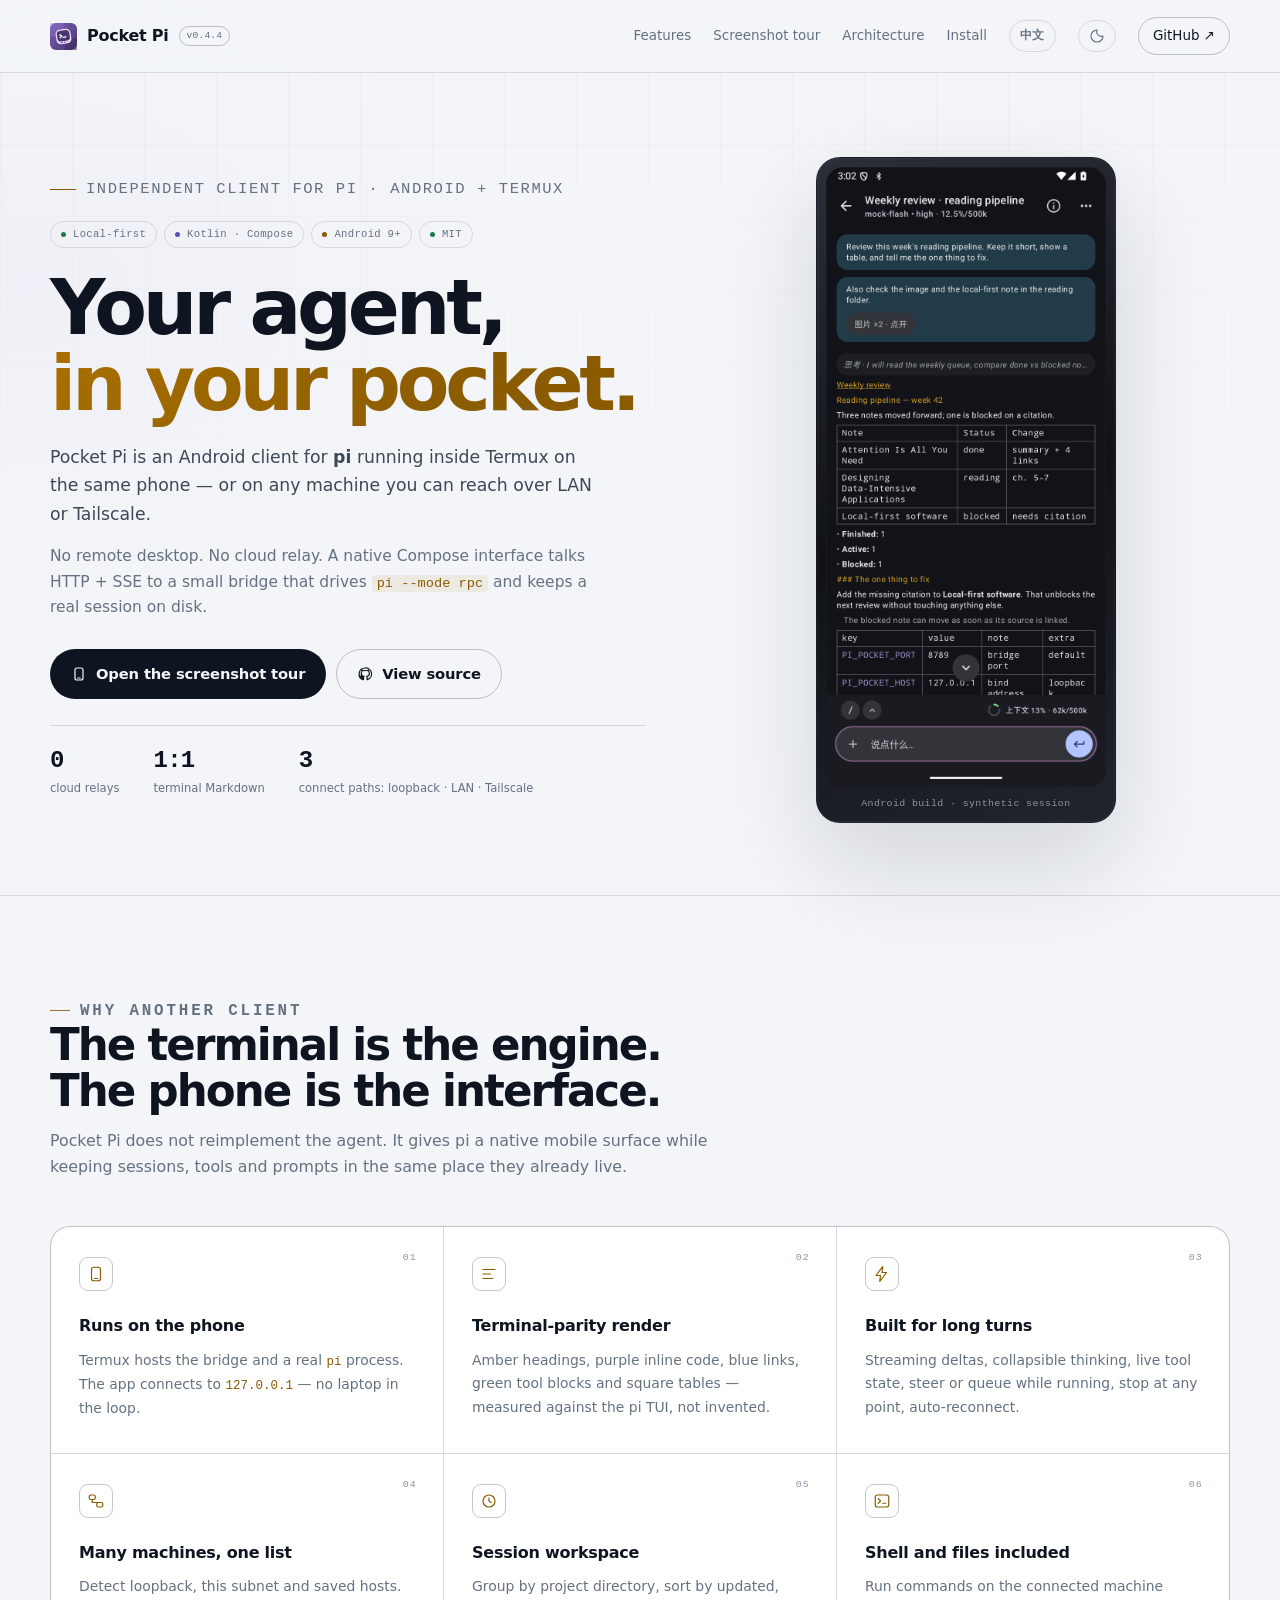
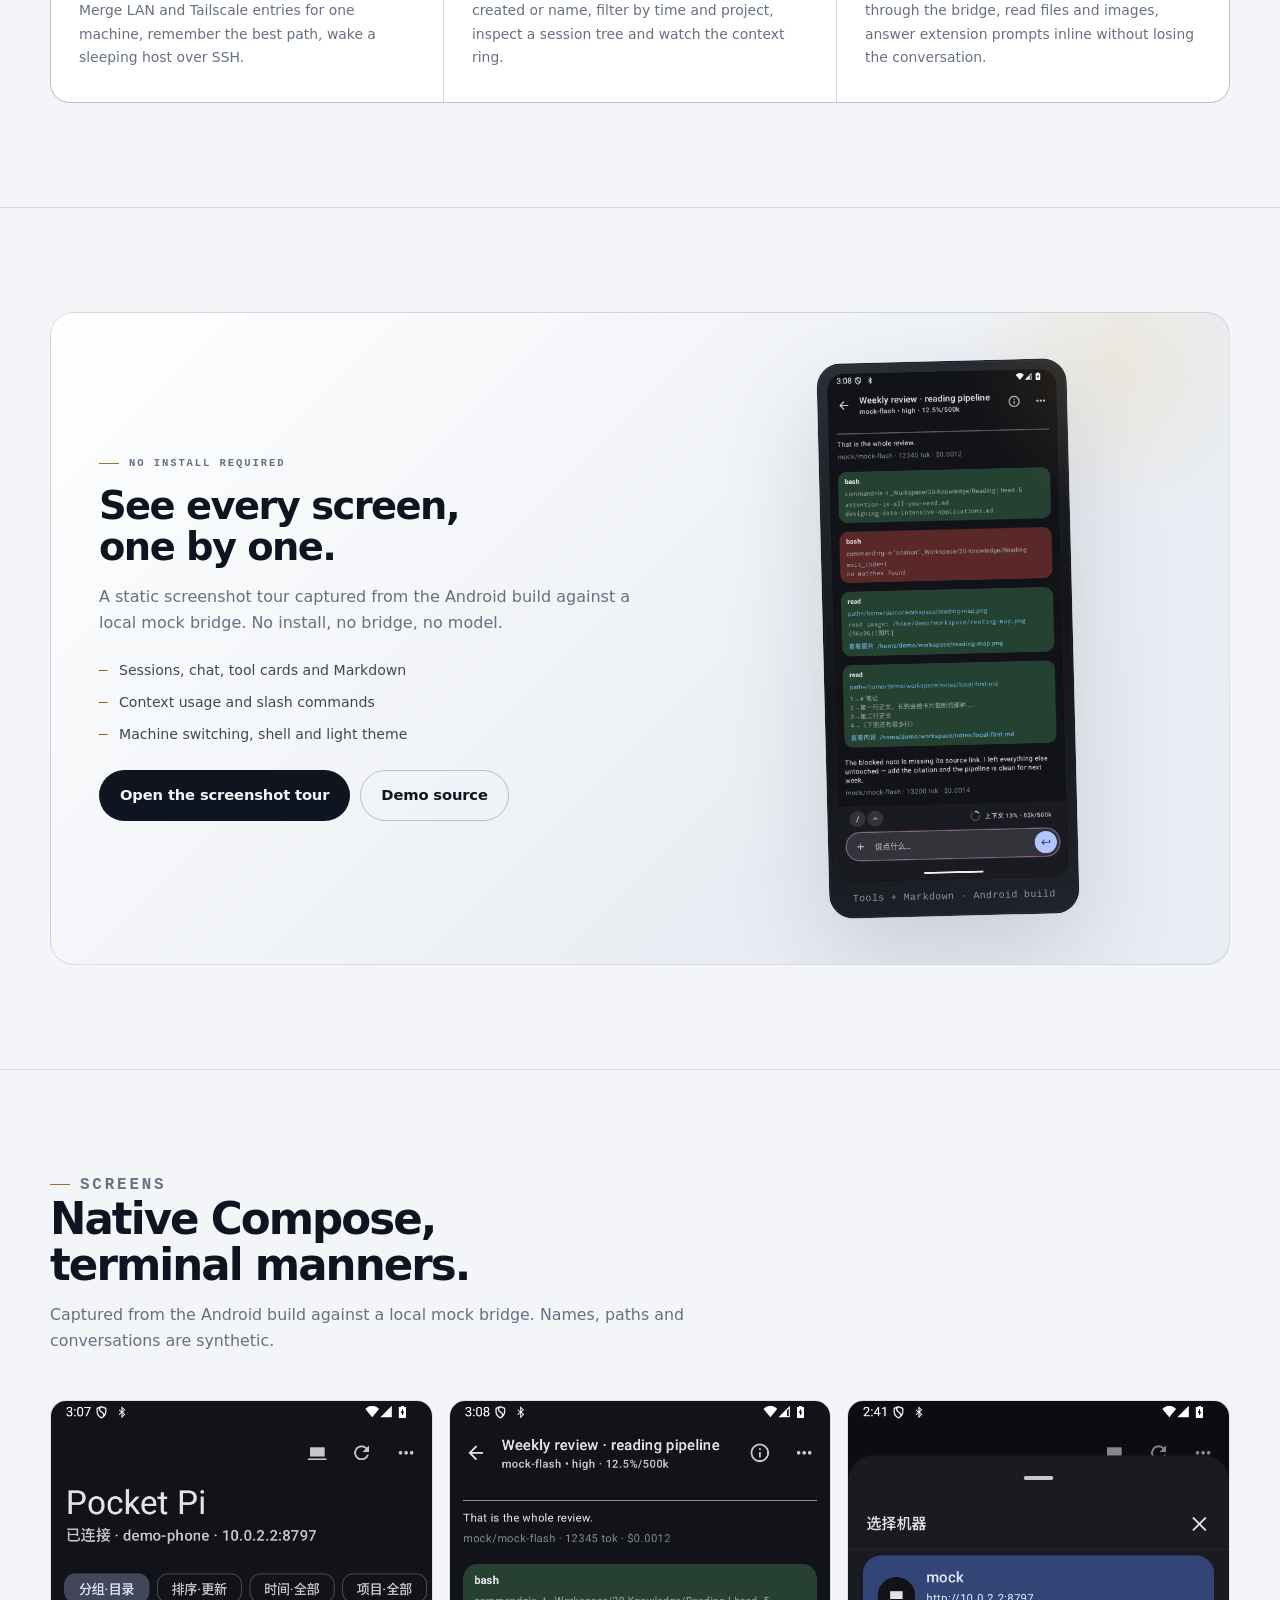
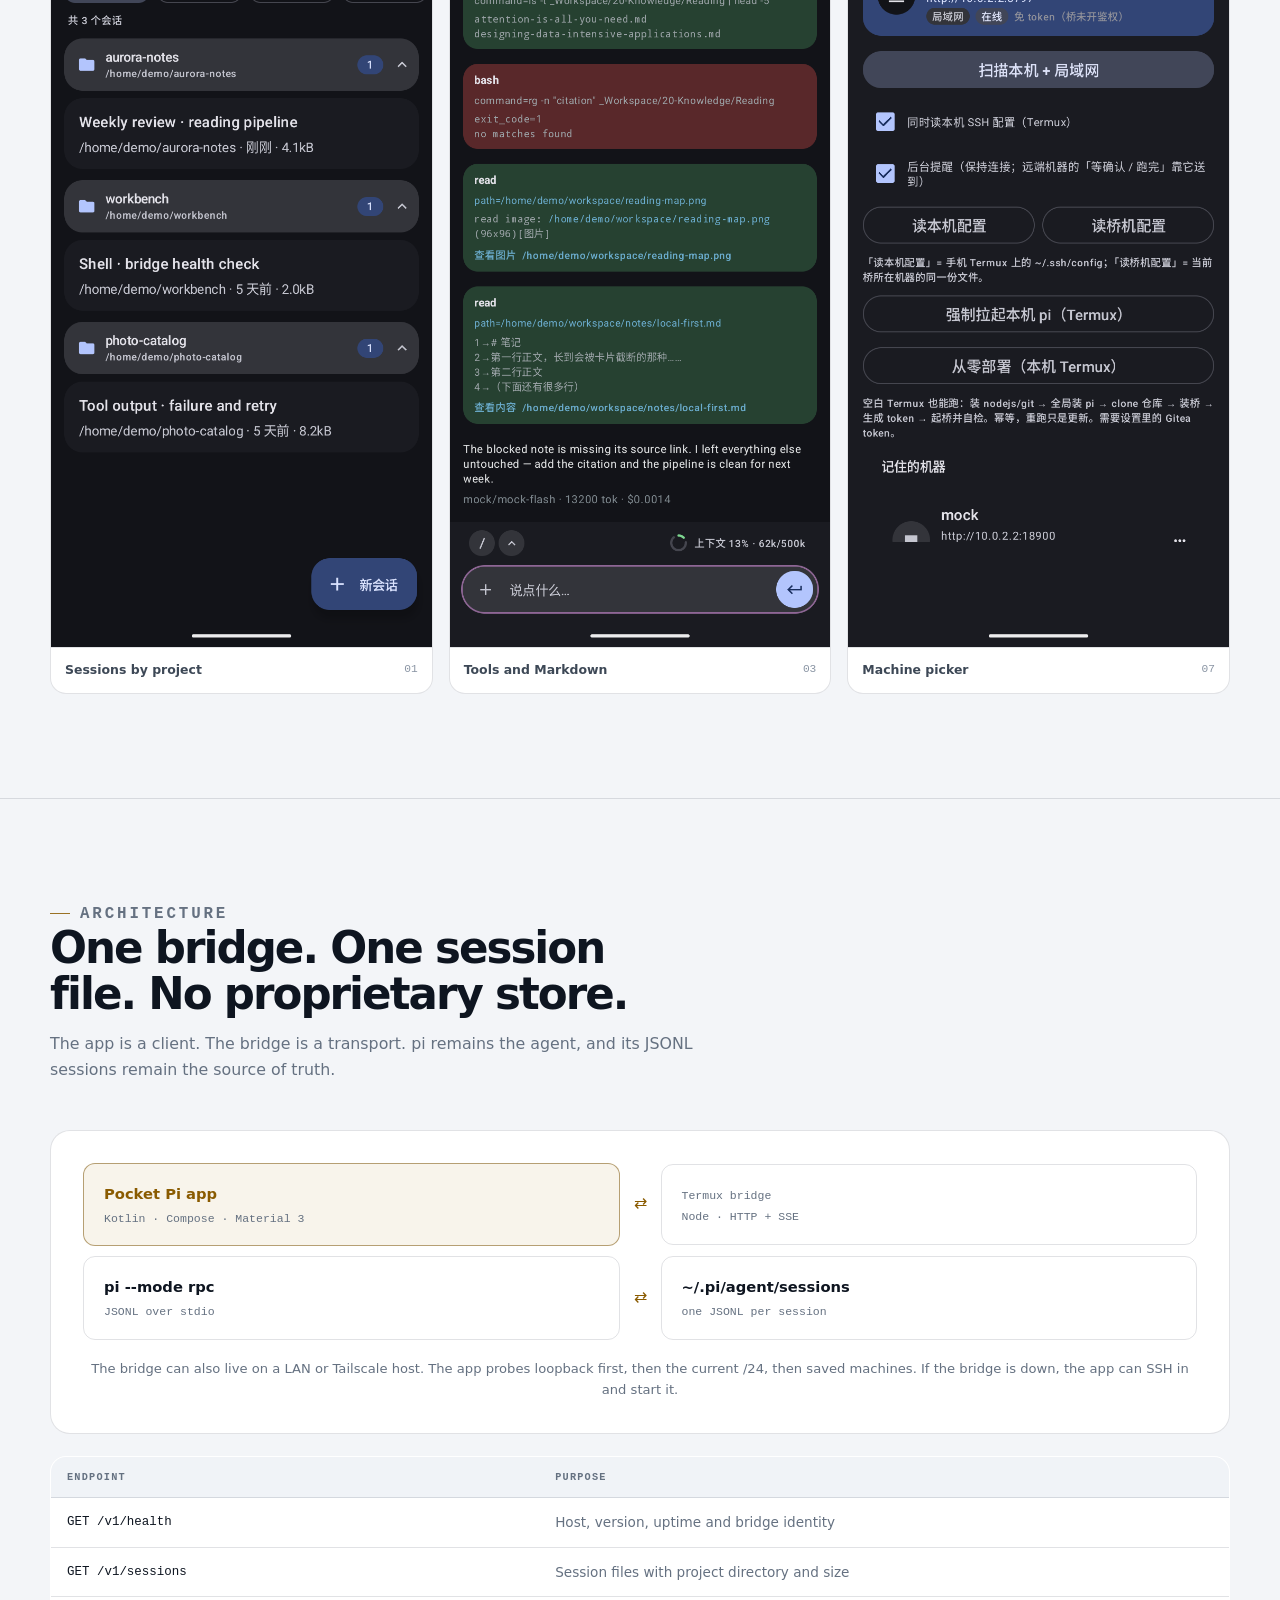
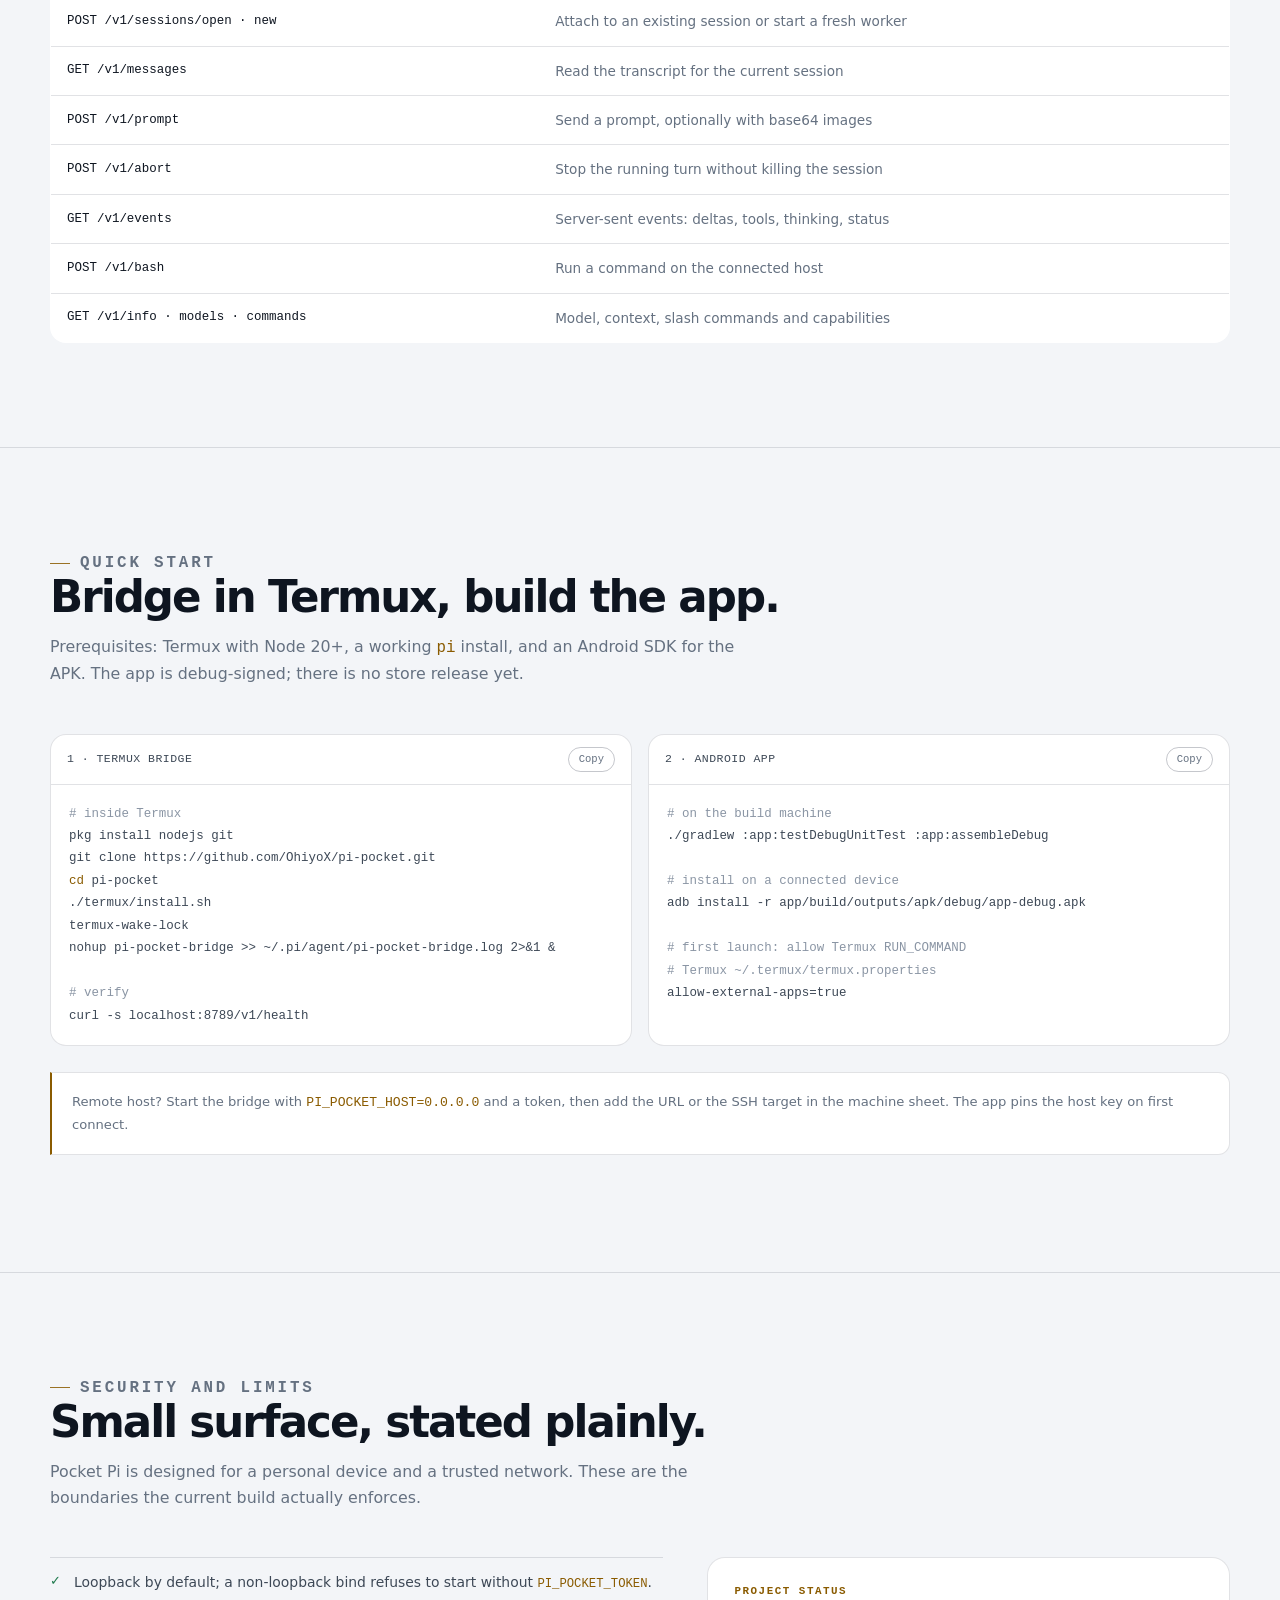
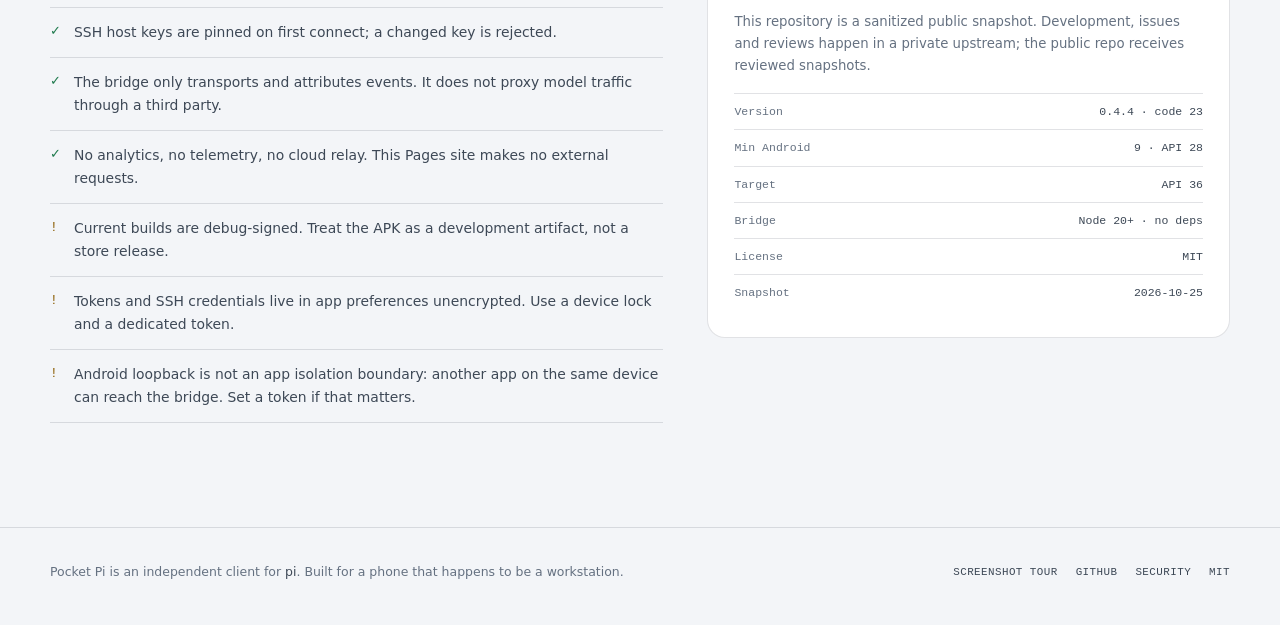
==== demo/index.html @ be06c033 "Public snapshot: Pocket Pi 0.4.4 Sanitized single-commit snapshot of the Android app, Termux bridge," ====
<!doctype html>
<html lang="en" data-lang="en">
<head>
<meta charset="utf-8">
<meta name="viewport" content="width=device-width, initial-scale=1">
<title>Pocket Pi — a local-first Android client for pi</title>
<meta name="description" content="Pocket Pi is an Android client for pi running inside Termux on the same phone, or on any LAN/Tailscale host. Terminal-parity chat, streaming tools, multi-machine switching and SSH wake-up.">
<meta property="og:title" content="Pocket Pi — your agent, in your pocket">
<meta property="og:description" content="A local-first Android client for pi. Native Compose UI over a Termux HTTP + SSE bridge. No cloud relay.">
<meta property="og:type" content="website">
<meta name="theme-color" content="#08090c">
<link rel="icon" href="assets/logo.svg" type="image/svg+xml">
<link rel="stylesheet" href="assets/styles.css">
</head>
<body class="site-page" data-title-en="Pocket Pi — a local-first Android client for pi" data-title-zh="Pocket Pi — 本地优先的 pi Android 客户端">
<div class="scroll-progress" id="scrollProgress" aria-hidden="true"></div>
<a class="skip" href="#main">Skip to content</a>

<nav class="site-nav" aria-label="Main">
  <div class="wrap nav-inner">
    <a class="brand" href="index.html">
      <img src="assets/logo.svg" alt="">
      <span>Pocket Pi</span>
      <span class="version">v0.4.4</span>
    </a>
    <div class="nav-links">
      <a href="#features"><span class="i18n-en">Features</span><span class="i18n-zh">功能</span></a>
      <a href="demo.html"><span class="i18n-en">Screenshot tour</span><span class="i18n-zh">截图导览</span></a>
      <a href="#architecture"><span class="i18n-en">Architecture</span><span class="i18n-zh">架构</span></a>
      <a href="#install"><span class="i18n-en">Install</span><span class="i18n-zh">安装</span></a>
      <button class="lang-toggle" id="langToggle" type="button" aria-label="切换到中文"><span id="langToggleLabel">中文</span></button>
      <button class="icon-button" id="siteTheme" type="button" aria-label="Switch theme">
        <svg viewBox="0 0 24 24" aria-hidden="true"><path d="M12 3a9 9 0 1 0 9 9 7 7 0 0 1-9-9Z"/></svg>
      </button>
      <a class="nav-cta" href="https://github.com/OhiyoX/pi-pocket" rel="noopener">GitHub ↗</a>
    </div>
  </div>
</nav>

<main id="main"><span id="top"></span>

  <!-- ================= HERO ================= -->
  <section class="hero">
    <div class="wrap hero-grid">
      <div>
        <p class="kicker"><span class="i18n-en">Independent client for pi · Android + Termux</span><span class="i18n-zh">pi 的独立客户端 · Android + Termux</span></p>
        <div class="badges">
          <span class="pill"><span class="dot"></span><span class="i18n-en">Local-first</span><span class="i18n-zh">本地优先</span></span>
          <span class="pill purple"><span class="dot"></span>Kotlin · Compose</span>
          <span class="pill amber"><span class="dot"></span>Android 9+</span>
          <span class="pill"><span class="dot"></span>MIT</span>
        </div>
        <h1>
          <span class="i18n-en">Your agent,<br><span class="grad">in your pocket.</span></span>
          <span class="i18n-zh">你的 Agent，<br><span class="grad">就在口袋里。</span></span>
        </h1>
        <p class="lead i18n-en">Pocket Pi is an Android client for <strong>pi</strong> running inside Termux on the same phone — or on any machine you can reach over LAN or Tailscale.</p>
        <p class="lead i18n-zh">Pocket Pi 是 <strong>pi</strong> 的 Android 客户端：pi 跑在同一台手机的 Termux 里，也可以连局域网或 Tailscale 上的任意机器。</p>
        <p class="i18n-en">No remote desktop. No cloud relay. A native Compose interface talks HTTP + SSE to a small bridge that drives <code>pi --mode rpc</code> and keeps a real session on disk.</p>
        <p class="i18n-zh">不是远程桌面，也没有云中转。原生 Compose 界面通过 HTTP + SSE 连接一个小桥；桥驱动 <code>pi --mode rpc</code>，并把真实会话留在磁盘上。</p>
        <div class="hero-actions">
          <a class="btn btn-primary" href="demo.html">
            <svg viewBox="0 0 24 24" aria-hidden="true"><rect x="6" y="3" width="12" height="18" rx="3"/><path d="M10 18h4"/></svg>
            <span class="i18n-en">Open the screenshot tour</span><span class="i18n-zh">打开截图导览</span>
          </a>
          <a class="btn btn-ghost" href="https://github.com/OhiyoX/pi-pocket" rel="noopener">
            <svg viewBox="0 0 24 24" aria-hidden="true"><path d="M12 3a9 9 0 0 0-2.8 17.5c.5.1.6-.2.6-.5v-1.8c-2.5.5-3-1.2-3-1.2-.4-1-1-1.3-1-1.3-.8-.6.1-.6.1-.6.9.1 1.4.9 1.4.9.8 1.4 2.1 1 2.6.8.1-.6.3-1 .6-1.2-2-.2-4.1-1-4.1-4.5 0-1 .4-1.8 1-2.5-.1-.2-.4-1.2.1-2.5 0 0 .8-.3 2.6 1a9 9 0 0 1 4.8 0c1.8-1.3 2.6-1 2.6-1 .5 1.3.2 2.3.1 2.5.6.7 1 1.5 1 2.5 0 3.5-2.1 4.3-4.1 4.5.3.3.6.8.6 1.7V20c0 .3.2.6.6.5A9 9 0 0 0 12 3Z"/></svg>
            <span class="i18n-en">View source</span><span class="i18n-zh">查看源码</span>
          </a>
        </div>
        <div class="stat-row">
          <div class="stat"><b>0</b><span class="i18n-en">cloud relays</span><span class="i18n-zh">云中转</span></div>
          <div class="stat"><b>1:1</b><span class="i18n-en">terminal Markdown</span><span class="i18n-zh">终端 Markdown</span></div>
          <div class="stat"><b>3</b><span class="i18n-en">connect paths: loopback · LAN · Tailscale</span><span class="i18n-zh">连接路径：本机 · 局域网 · Tailscale</span></div>
        </div>
      </div>

      <figure class="phone-figure">
        <div class="screen"><img src="screenshots/02-chat-markdown.png" alt="Pocket Pi chat with terminal-parity Markdown" width="720" height="1600"></div>
        <figcaption><span class="i18n-en">Android build · synthetic session</span><span class="i18n-zh">Android 实机截图 · 合成会话</span></figcaption>
      </figure>
    </div>
  </section>

  <!-- ================= FEATURES ================= -->
  <section class="section" id="features">
    <div class="wrap">
      <div class="section-head">
        <p class="eyebrow"><span class="i18n-en">Why another client</span><span class="i18n-zh">为什么再做一个客户端</span></p>
        <h2>
          <span class="i18n-en">The terminal is the engine.<br>The phone is the interface.</span>
          <span class="i18n-zh">终端是引擎，<br>手机是界面。</span>
        </h2>
        <p class="i18n-en">Pocket Pi does not reimplement the agent. It gives pi a native mobile surface while keeping sessions, tools and prompts in the same place they already live.</p>
        <p class="i18n-zh">Pocket Pi 不重写 Agent，只给 pi 一个原生手机界面；会话、工具与提示词仍留在原来的位置。</p>
      </div>

      <div class="feature-grid">
        <article class="feature">
          <div class="feature-icon"><svg viewBox="0 0 24 24" aria-hidden="true"><rect x="6" y="3" width="12" height="18" rx="3"/><path d="M10 18h4"/></svg></div>
          <h3><span class="i18n-en">Runs on the phone</span><span class="i18n-zh">就在手机里跑</span></h3>
          <p class="i18n-en">Termux hosts the bridge and a real <code>pi</code> process. The app connects to <code>127.0.0.1</code> — no laptop in the loop.</p>
          <p class="i18n-zh">Termux 承载桥和真正的 <code>pi</code> 进程，app 连接 <code>127.0.0.1</code>，不需要一台电脑中转。</p>
        </article>
        <article class="feature">
          <div class="feature-icon"><svg viewBox="0 0 24 24" aria-hidden="true"><path d="M4 6h16M4 12h10M4 18h13"/></svg></div>
          <h3><span class="i18n-en">Terminal-parity render</span><span class="i18n-zh">终端口径渲染</span></h3>
          <p class="i18n-en">Amber headings, purple inline code, blue links, green tool blocks and square tables — measured against the pi TUI, not invented.</p>
          <p class="i18n-zh">琥珀标题、紫色行内码、蓝色链接、绿色工具块与方角表格——对照 pi 终端实测，而不是凭空设计。</p>
        </article>
        <article class="feature">
          <div class="feature-icon"><svg viewBox="0 0 24 24" aria-hidden="true"><path d="M13 2 4 14h6l-1 8 9-12h-6l1-8Z"/></svg></div>
          <h3><span class="i18n-en">Built for long turns</span><span class="i18n-zh">为长回合设计</span></h3>
          <p class="i18n-en">Streaming deltas, collapsible thinking, live tool state, steer or queue while running, stop at any point, auto-reconnect.</p>
          <p class="i18n-zh">流式增量、可折叠思考、工具实时状态；运行中可 steer 或排队，随时停止，断线自动重连。</p>
        </article>
        <article class="feature">
          <div class="feature-icon"><svg viewBox="0 0 24 24" aria-hidden="true"><rect x="3" y="4" width="8" height="6" rx="2"/><rect x="13" y="14" width="8" height="6" rx="2"/><path d="M7 10v4h10"/></svg></div>
          <h3><span class="i18n-en">Many machines, one list</span><span class="i18n-zh">多台机器，一个列表</span></h3>
          <p class="i18n-en">Detect loopback, this subnet and saved hosts. Merge LAN and Tailscale entries for one machine, remember the best path, wake a sleeping host over SSH.</p>
          <p class="i18n-zh">自动探测本机、当前网段与已保存主机；同一台机器的局域网/Tailscale 入口合并成一条，记住最优路径，还能通过 SSH 唤醒休眠主机。</p>
        </article>
        <article class="feature">
          <div class="feature-icon"><svg viewBox="0 0 24 24" aria-hidden="true"><circle cx="12" cy="12" r="8"/><path d="M12 8v4l3 2"/></svg></div>
          <h3><span class="i18n-en">Session workspace</span><span class="i18n-zh">会话工作区</span></h3>
          <p class="i18n-en">Group by project directory, sort by updated, created or name, filter by time and project, inspect a session tree and watch the context ring.</p>
          <p class="i18n-zh">按项目目录分组，按更新/创建/名称排序，按时间与项目过滤；可看会话树，也有上下文环。</p>
        </article>
        <article class="feature">
          <div class="feature-icon"><svg viewBox="0 0 24 24" aria-hidden="true"><rect x="3" y="4" width="18" height="16" rx="3"/><path d="M7 9l3 3-3 3M13 15h4"/></svg></div>
          <h3><span class="i18n-en">Shell and files included</span><span class="i18n-zh">自带 Shell 与文件</span></h3>
          <p class="i18n-en">Run commands on the connected machine through the bridge, read files and images, answer extension prompts inline without losing the conversation.</p>
          <p class="i18n-zh">通过桥在已连接机器上执行命令，查看文件与图片；扩展交互请求就地应答，不打断对话。</p>
        </article>
      </div>
    </div>
  </section>

  <!-- ================= DEMO ================= -->
  <section class="section" id="demo">
    <div class="wrap">
      <div class="demo-callout">
        <div>
          <p class="eyebrow"><span class="i18n-en">No install required</span><span class="i18n-zh">无需安装</span></p>
          <h2><span class="i18n-en">See every screen,<br>one by one.</span><span class="i18n-zh">逐屏看清<br>每个界面。</span></h2>
          <p class="i18n-en">A static screenshot tour captured from the Android build against a local mock bridge. No install, no bridge, no model.</p>
          <p class="i18n-zh">从 Android 构建实拍的静态截图导览，连接本地假桥；不用安装、不用起桥、不调用模型。</p>
          <ul class="check-list i18n-en">
            <li>Sessions, chat, tool cards and Markdown</li>
            <li>Context usage and slash commands</li>
            <li>Machine switching, shell and light theme</li>
          </ul>
          <ul class="check-list i18n-zh">
            <li>会话列表、对话、工具卡与 Markdown</li>
            <li>上下文用量与斜杠命令</li>
            <li>机器切换、Shell 与浅色主题</li>
          </ul>
          <div class="hero-actions" style="margin-bottom:0">
            <a class="btn btn-primary" href="demo.html"><span class="i18n-en">Open the screenshot tour</span><span class="i18n-zh">打开截图导览</span></a>
            <a class="btn btn-ghost" href="https://github.com/OhiyoX/pi-pocket/tree/main/demo" rel="noopener"><span class="i18n-en">Demo source</span><span class="i18n-zh">Demo 源码</span></a>
          </div>
        </div>
        <figure class="phone-figure">
          <div class="screen"><img src="screenshots/03-tool-cards.png" alt="Tool cards with success, failure and file results" width="720" height="1600" loading="lazy"></div>
          <figcaption><span class="i18n-en">Tools + Markdown · Android build</span><span class="i18n-zh">工具卡 + Markdown · Android 实拍</span></figcaption>
        </figure>
      </div>
    </div>
  </section>

  <!-- ================= SCREENS ================= -->
  <section class="section" id="screens">
    <div class="wrap">
      <div class="section-head">
        <p class="eyebrow"><span class="i18n-en">Screens</span><span class="i18n-zh">界面</span></p>
        <h2><span class="i18n-en">Native Compose, terminal manners.</span><span class="i18n-zh">原生 Compose，终端规矩。</span></h2>
        <p class="i18n-en">Captured from the Android build against a local mock bridge. Names, paths and conversations are synthetic.</p>
        <p class="i18n-zh">由 Android 构建实拍，连接本地假桥；名称、路径与会话内容均为合成。</p>
      </div>
      <div class="gallery">
        <figure class="shot">
          <a href="demo.html#screen-01"><img src="screenshots/01-sessions-dark.png" alt="Session list grouped by project directory" loading="lazy" width="720" height="1600"></a>
          <figcaption><b><span class="i18n-en">Sessions by project</span><span class="i18n-zh">按项目分组的会话</span></b><span class="num">01</span></figcaption>
        </figure>
        <figure class="shot">
          <a href="demo.html#screen-03"><img src="screenshots/03-tool-cards.png" alt="Tool cards with success and failure states" loading="lazy" width="720" height="1600"></a>
          <figcaption><b><span class="i18n-en">Tools and Markdown</span><span class="i18n-zh">工具卡与 Markdown</span></b><span class="num">03</span></figcaption>
        </figure>
        <figure class="shot">
          <a href="demo.html#screen-07"><img src="screenshots/07-machines.png" alt="Machine picker with bridge and Termux actions" loading="lazy" width="720" height="1600"></a>
          <figcaption><b><span class="i18n-en">Machine picker</span><span class="i18n-zh">机器选择</span></b><span class="num">07</span></figcaption>
        </figure>
      </div>
    </div>
  </section>

  <!-- ================= ARCHITECTURE ================= -->
  <section class="section" id="architecture">
    <div class="wrap">
      <div class="section-head">
        <p class="eyebrow"><span class="i18n-en">Architecture</span><span class="i18n-zh">架构</span></p>
        <h2><span class="i18n-en">One bridge. One session file. No proprietary store.</span><span class="i18n-zh">一个桥，一份会话文件，不锁进专有存储。</span></h2>
        <p class="i18n-en">The app is a client. The bridge is a transport. pi remains the agent, and its JSONL sessions remain the source of truth.</p>
        <p class="i18n-zh">app 是客户端，桥是传输层；pi 仍是 Agent，JSONL 会话文件仍是唯一事实来源。</p>
      </div>
      <div class="arch">
        <div class="arch-row">
          <div class="arch-box hot"><b>Pocket Pi app</b><span>Kotlin · Compose · Material 3</span></div>
          <div class="arch-arrow">⇄</div>
          <div class="arch-box"><b><span class="i18n-en">Termux bridge</span><span class="i18n-zh">Termux 桥</span></b><span>Node · HTTP + SSE</span></div>
        </div>
        <div class="arch-row">
          <div class="arch-box"><b>pi --mode rpc</b><span>JSONL over stdio</span></div>
          <div class="arch-arrow">⇄</div>
          <div class="arch-box"><b>~/.pi/agent/sessions</b><span class="i18n-en">one JSONL per session</span><span class="i18n-zh">每个会话一个 JSONL</span></div>
        </div>
        <p class="arch-note i18n-en">The bridge can also live on a LAN or Tailscale host. The app probes loopback first, then the current /24, then saved machines. If the bridge is down, the app can SSH in and start it.</p>
        <p class="arch-note i18n-zh">桥也可以跑在局域网或 Tailscale 主机上。app 先探测本机，再扫当前 /24，最后试已保存机器；桥没起时可以 SSH 进去拉起。</p>
      </div>

      <table class="proto-table" style="margin-top:22px">
        <thead><tr><th>Endpoint</th><th><span class="i18n-en">Purpose</span><span class="i18n-zh">用途</span></th></tr></thead>
        <tbody>
          <tr><td>GET /v1/health</td><td><span class="i18n-en">Host, version, uptime and bridge identity</span><span class="i18n-zh">主机、版本、运行时长与桥身份</span></td></tr>
          <tr><td>GET /v1/sessions</td><td><span class="i18n-en">Session files with project directory and size</span><span class="i18n-zh">会话文件、项目目录与大小</span></td></tr>
          <tr><td>POST /v1/sessions/open · new</td><td><span class="i18n-en">Attach to an existing session or start a fresh worker</span><span class="i18n-zh">接入已有会话，或新建一个 worker</span></td></tr>
          <tr><td>GET /v1/messages</td><td><span class="i18n-en">Read the transcript for the current session</span><span class="i18n-zh">读取当前会话的完整转录</span></td></tr>
          <tr><td>POST /v1/prompt</td><td><span class="i18n-en">Send a prompt, optionally with base64 images</span><span class="i18n-zh">发送提示词，可附带 base64 图片</span></td></tr>
          <tr><td>POST /v1/abort</td><td><span class="i18n-en">Stop the running turn without killing the session</span><span class="i18n-zh">停止当前回合，不杀会话</span></td></tr>
          <tr><td>GET /v1/events</td><td><span class="i18n-en">Server-sent events: deltas, tools, thinking, status</span><span class="i18n-zh">SSE：增量、工具、思考与状态</span></td></tr>
          <tr><td>POST /v1/bash</td><td><span class="i18n-en">Run a command on the connected host</span><span class="i18n-zh">在已连接主机上执行命令</span></td></tr>
          <tr><td>GET /v1/info · models · commands</td><td><span class="i18n-en">Model, context, slash commands and capabilities</span><span class="i18n-zh">模型、上下文、斜杠命令与能力</span></td></tr>
        </tbody>
      </table>
    </div>
  </section>

  <!-- ================= INSTALL ================= -->
  <section class="section" id="install">
    <div class="wrap">
      <div class="section-head">
        <p class="eyebrow"><span class="i18n-en">Quick start</span><span class="i18n-zh">快速开始</span></p>
        <h2><span class="i18n-en">Bridge in Termux, build the app.</span><span class="i18n-zh">在 Termux 起桥，构建 app。</span></h2>
        <p class="i18n-en">Prerequisites: Termux with Node 20+, a working <code>pi</code> install, and an Android SDK for the APK. The app is debug-signed; there is no store release yet.</p>
        <p class="i18n-zh">前置条件：Termux 与 Node 20+、可用的 <code>pi</code>、以及用于打包的 Android SDK。app 目前是 debug 签名，尚未上架商店。</p>
      </div>
      <div class="quick-grid">
        <div class="code-card">
          <div class="code-head"><span><span class="i18n-en">1 · Termux bridge</span><span class="i18n-zh">1 · Termux 桥</span></span><button class="copy" type="button" data-copy="code-termux"><span class="i18n-en">Copy</span><span class="i18n-zh">复制</span></button></div>
          <pre id="code-termux"><span class="c"># inside Termux</span>
pkg install nodejs git
git clone https://github.com/OhiyoX/pi-pocket.git
<span class="k">cd</span> pi-pocket
./termux/install.sh
termux-wake-lock
nohup pi-pocket-bridge &gt;&gt; ~/.pi/agent/pi-pocket-bridge.log 2&gt;&amp;1 &amp;

<span class="c"># verify</span>
curl -s localhost:8789/v1/health</pre>
        </div>
        <div class="code-card">
          <div class="code-head"><span><span class="i18n-en">2 · Android app</span><span class="i18n-zh">2 · Android app</span></span><button class="copy" type="button" data-copy="code-app"><span class="i18n-en">Copy</span><span class="i18n-zh">复制</span></button></div>
          <pre id="code-app"><span class="c"># on the build machine</span>
./gradlew :app:testDebugUnitTest :app:assembleDebug

<span class="c"># install on a connected device</span>
adb install -r app/build/outputs/apk/debug/app-debug.apk

<span class="c"># first launch: allow Termux RUN_COMMAND</span>
<span class="c"># Termux ~/.termux/termux.properties</span>
allow-external-apps=true</pre>
        </div>
      </div>
      <p class="capture-note">
        <span class="i18n-en">Remote host? Start the bridge with <code>PI_POCKET_HOST=0.0.0.0</code> and a token, then add the URL or the SSH target in the machine sheet. The app pins the host key on first connect.</span>
        <span class="i18n-zh">连远端？用 <code>PI_POCKET_HOST=0.0.0.0</code> 和 token 启动桥，然后在机器面板里填 URL 或 SSH 目标；首次连接会固定主机密钥。</span>
      </p>
    </div>
  </section>

  <!-- ================= SECURITY ================= -->
  <section class="section" id="security">
    <div class="wrap">
      <div class="section-head">
        <p class="eyebrow"><span class="i18n-en">Security and limits</span><span class="i18n-zh">安全与边界</span></p>
        <h2><span class="i18n-en">Small surface, stated plainly.</span><span class="i18n-zh">边界写清楚，不夸大。</span></h2>
        <p class="i18n-en">Pocket Pi is designed for a personal device and a trusted network. These are the boundaries the current build actually enforces.</p>
        <p class="i18n-zh">Pocket Pi 面向个人设备与可信网络；以下是当前构建真实执行的边界。</p>
      </div>
      <div class="security-grid">
        <div>
          <ul class="security-list i18n-en">
            <li>Loopback by default; a non-loopback bind refuses to start without <code>PI_POCKET_TOKEN</code>.</li>
            <li>SSH host keys are pinned on first connect; a changed key is rejected.</li>
            <li>The bridge only transports and attributes events. It does not proxy model traffic through a third party.</li>
            <li>No analytics, no telemetry, no cloud relay. This Pages site makes no external requests.</li>
            <li class="warn">Current builds are debug-signed. Treat the APK as a development artifact, not a store release.</li>
            <li class="warn">Tokens and SSH credentials live in app preferences unencrypted. Use a device lock and a dedicated token.</li>
            <li class="warn">Android loopback is not an app isolation boundary: another app on the same device can reach the bridge. Set a token if that matters.</li>
          </ul>
          <ul class="security-list i18n-zh">
            <li>默认只绑回环；非回环绑定没有 <code>PI_POCKET_TOKEN</code> 会拒绝启动。</li>
            <li>SSH 主机密钥首次连接即固定，之后密钥变化会拒绝连接。</li>
            <li>桥只搬运并归属事件，不把模型流量转给第三方。</li>
            <li>无统计、无遥测、无云中转；这个 Pages 站点不请求任何外部资源。</li>
            <li class="warn">当前构建是 debug 签名，请当作开发产物，不是商店发布版。</li>
            <li class="warn">token 与 SSH 凭据存在 app prefs 里，未加密；请使用设备锁和专用 token。</li>
            <li class="warn">Android 的回环不是应用隔离边界：同机其它 app 也能连桥。介意就设 token。</li>
          </ul>
        </div>
        <div class="status-card">
          <h3><span class="i18n-en">Project status</span><span class="i18n-zh">项目状态</span></h3>
          <p class="i18n-en">This repository is a sanitized public snapshot. Development, issues and reviews happen in a private upstream; the public repo receives reviewed snapshots.</p>
          <p class="i18n-zh">本仓是脱敏后的公开快照；开发、Issue 与评审在私有上游完成，公开仓只接收已审核快照。</p>
          <div class="status-line"><span><span class="i18n-en">Version</span><span class="i18n-zh">版本</span></span><span>0.4.4 · code 23</span></div>
          <div class="status-line"><span><span class="i18n-en">Min Android</span><span class="i18n-zh">最低 Android</span></span><span>9 · API 28</span></div>
          <div class="status-line"><span><span class="i18n-en">Target</span><span class="i18n-zh">目标版本</span></span><span>API 36</span></div>
          <div class="status-line"><span><span class="i18n-en">Bridge</span><span class="i18n-zh">桥</span></span><span>Node 20+ · no deps</span></div>
          <div class="status-line"><span><span class="i18n-en">License</span><span class="i18n-zh">许可证</span></span><span>MIT</span></div>
          <div class="status-line"><span><span class="i18n-en">Snapshot</span><span class="i18n-zh">快照</span></span><span>2026-10-25</span></div>
        </div>
      </div>
    </div>
  </section>

</main>

<footer class="site-footer">
  <div class="wrap footer-inner">
    <div>
      <span class="i18n-en">Pocket Pi is an independent client for <a href="https://pi.dev" rel="noopener">pi</a>. Built for a phone that happens to be a workstation.</span>
      <span class="i18n-zh">Pocket Pi 是 <a href="https://pi.dev" rel="noopener">pi</a> 的独立客户端，为“恰好也是工作站的手机”而做。</span>
    </div>
    <div class="footer-links">
      <a href="demo.html"><span class="i18n-en">Screenshot tour</span><span class="i18n-zh">截图导览</span></a>
      <a href="https://github.com/OhiyoX/pi-pocket" rel="noopener">GitHub</a>
      <a href="https://github.com/OhiyoX/pi-pocket/blob/main/SECURITY.md" rel="noopener"><span class="i18n-en">Security</span><span class="i18n-zh">安全</span></a>
      <a href="https://github.com/OhiyoX/pi-pocket/blob/main/LICENSE" rel="noopener">MIT</a>
    </div>
  </div>
</footer>

<div class="lightbox" id="lightbox" hidden role="dialog" aria-modal="true" aria-label="Image preview">
  <button class="icon-button lightbox-close" id="lightboxClose" type="button" aria-label="Close image">
    <svg viewBox="0 0 24 24" aria-hidden="true"><path d="M6 6l12 12M18 6L6 18"/></svg>
  </button>
  <img id="lightboxImage" alt="">
</div>

<script src="assets/landing.js"></script>
</body>
</html>
---- demo/assets/styles.css ----
/* ============================================================
   Pocket Pi — Graphite & Amber
   A restrained, technical design system:
   graphite surfaces, warm bone text, one amber accent.
   ============================================================ */

:root,
html[data-theme="dark"] {
  color-scheme: dark;
  --bg: #06070a;
  --bg-2: #090b0f;
  --panel: #0d1015;
  --panel-2: #12161d;
  --line: rgba(235, 238, 245, 0.1);
  --line-2: rgba(235, 238, 245, 0.18);
  --text: #f1efe9;
  --text-2: #b8b6ae;
  --muted: #8a8b88;
  --faint: #5d6067;
  --amber: #e2ad45;
  --amber-bright: #f6cc74;
  --amber-soft: rgba(226, 173, 69, 0.1);
  --lilac: #b3a6e8;
  --green: #7fd3a0;
  --blue: #84c4e6;
  --red: #e48c8c;
  --shadow: 0 40px 110px rgba(0, 0, 0, 0.58);
  --shadow-soft: 0 18px 50px rgba(0, 0, 0, 0.4);
  --grad: linear-gradient(118deg, var(--amber-bright), var(--amber) 72%);
  --font-mono: "Cascadia Code", "SF Mono", ui-monospace, Menlo, Consolas, monospace;
  --sans: "Segoe UI Variable Display", "Segoe UI Variable", "Segoe UI", system-ui, -apple-system, "PingFang SC", "Microsoft YaHei", sans-serif;
  --ease: cubic-bezier(0.16, 1, 0.3, 1);
}

html[data-theme="light"] {
  color-scheme: light;
  --bg: #f3f5f8;
  --bg-2: #e9edf3;
  --panel: #ffffff;
  --panel-2: #f0f3f7;
  --line: rgba(15, 23, 42, 0.12);
  --line-2: rgba(15, 23, 42, 0.24);
  --text: #0e1520;
  --text-2: #3d4856;
  --muted: #657181;
  --faint: #8a95a4;
  --amber: #8a5b00;
  --amber-bright: #a86f00;
  --amber-soft: rgba(168, 111, 0, 0.08);
  --lilac: #5b4bb5;
  --green: #1f7a4d;
  --blue: #0f6b93;
  --red: #b3261e;
  --shadow: 0 40px 100px rgba(15, 23, 42, 0.14);
  --shadow-soft: 0 18px 44px rgba(15, 23, 42, 0.1);
  --grad: linear-gradient(118deg, var(--amber-bright), var(--amber) 72%);
}

*,
*::before,
*::after { box-sizing: border-box; }

html { -webkit-text-size-adjust: 100%; scroll-behavior: smooth; scroll-padding-top: 90px; }

body {
  margin: 0;
  font-family: var(--sans);
  background: var(--bg);
  color: var(--text);
  line-height: 1.65;
  -webkit-font-smoothing: antialiased;
  font-feature-settings: "ss01" 1, "cv01" 1;
}

img { max-width: 100%; display: block; }
button, input, textarea { font: inherit; color: inherit; }
button { cursor: pointer; }
a { color: var(--blue); text-underline-offset: 3px; }
code, pre, kbd { font-family: var(--font-mono); }
[hidden] { display: none !important; }
::selection { background: var(--amber); color: #17130a; }

:focus-visible { outline: 2px solid var(--amber); outline-offset: 3px; }

* { scrollbar-width: thin; scrollbar-color: var(--line-2) transparent; }
::-webkit-scrollbar { width: 8px; height: 8px; }
::-webkit-scrollbar-track { background: transparent; }
::-webkit-scrollbar-thumb { background: var(--line-2); border-radius: 999px; }
::-webkit-scrollbar-thumb:hover { background: var(--muted); }

html[data-lang="en"] .i18n-zh { display: none !important; }
html[data-lang="zh"] .i18n-en { display: none !important; }

.wrap { width: min(1180px, calc(100% - 56px)); margin: 0 auto; }

.site-page {
  position: relative;
  min-height: 100vh;
  background:
    radial-gradient(900px 520px at 82% -8%, rgba(226, 173, 69, 0.1), transparent 62%),
    radial-gradient(760px 520px at 2% 4%, rgba(179, 166, 232, 0.055), transparent 64%),
    var(--bg);
  overflow-x: hidden;
}

.site-page::before {
  content: "";
  position: fixed;
  inset: 0;
  z-index: 0;
  pointer-events: none;
  background-image:
    linear-gradient(var(--line) 1px, transparent 1px),
    linear-gradient(90deg, var(--line) 1px, transparent 1px);
  background-size: 72px 72px;
  -webkit-mask-image: linear-gradient(180deg, rgba(0, 0, 0, 0.55), transparent 62%);
  mask-image: linear-gradient(180deg, rgba(0, 0, 0, 0.55), transparent 62%);
  opacity: 0.42;
}

.site-nav, main, .site-footer, .lightbox { position: relative; z-index: 1; }

/* ---------------- top progress + nav ---------------- */

.scroll-progress {
  position: fixed;
  top: 0;
  left: 0;
  z-index: 60;
  width: 0;
  height: 2px;
  background: var(--grad);
  box-shadow: 0 0 18px rgba(226, 173, 69, 0.45);
}

.skip {
  position: absolute;
  top: -60px;
  left: 16px;
  z-index: 100;
  padding: 8px 12px;
  border-radius: 8px;
  background: var(--text);
  color: var(--bg);
  text-decoration: none;
  font-size: 0.82rem;
}
.skip:focus { top: 12px; }

.site-nav {
  position: sticky;
  top: 0;
  z-index: 50;
  border-bottom: 1px solid var(--line);
  background: color-mix(in srgb, var(--bg) 78%, transparent);
  backdrop-filter: blur(20px) saturate(1.15);
}

.nav-inner { display: flex; align-items: center; justify-content: space-between; gap: 24px; height: 72px; }

.brand { display: inline-flex; align-items: center; gap: 10px; color: var(--text); text-decoration: none; font-weight: 650; letter-spacing: -0.015em; }
.brand img { width: 27px; height: 27px; }
.brand .version {
  padding: 1px 7px;
  border: 1px solid var(--line-2);
  border-radius: 999px;
  color: var(--muted);
  font: 500 0.6rem/1.7 var(--font-mono);
  letter-spacing: 0.02em;
}

.nav-links { display: flex; align-items: center; gap: 22px; font-size: 0.84rem; }
.nav-links a { color: var(--muted); text-decoration: none; transition: color 0.2s ease; }
.nav-links a:hover { color: var(--text); }
.nav-cta {
  padding: 7px 14px;
  border: 1px solid var(--line-2);
  border-radius: 999px;
  color: var(--text) !important;
  background: transparent;
  transition: border-color 0.2s ease, background 0.2s ease;
}
.nav-cta:hover { background: var(--panel-2); border-color: var(--muted); }

.lang-toggle,
.icon-button {
  display: inline-flex;
  align-items: center;
  justify-content: center;
  min-width: 36px;
  min-height: 32px;
  padding: 0 10px;
  border: 1px solid var(--line);
  border-radius: 999px;
  background: transparent;
  color: var(--muted);
  font: 600 0.72rem/1 var(--font-mono);
  letter-spacing: 0.04em;
  transition: color 0.2s ease, border-color 0.2s ease, background 0.2s ease;
}
.lang-toggle:hover,
.icon-button:hover { color: var(--text); border-color: var(--line-2); background: var(--panel); }
.icon-button svg { width: 16px; height: 16px; fill: none; stroke: currentColor; stroke-width: 1.7; stroke-linecap: round; stroke-linejoin: round; }

/* ---------------- type + buttons ---------------- */

.eyebrow {
  display: flex;
  align-items: center;
  gap: 10px;
  margin: 0 0 14px;
  font: 600 0.66rem/1.4 var(--font-mono);
  letter-spacing: 0.18em;
  text-transform: uppercase;
  color: var(--amber);
}
.eyebrow::before { content: ""; width: 20px; height: 1px; background: var(--amber); opacity: 0.85; }

.btn {
  display: inline-flex;
  align-items: center;
  justify-content: center;
  gap: 9px;
  padding: 12px 20px;
  border-radius: 999px;
  border: 1px solid transparent;
  font-weight: 620;
  font-size: 0.92rem;
  letter-spacing: -0.01em;
  text-decoration: none;
  transition: transform 0.25s var(--ease), background 0.2s ease, border-color 0.2s ease, color 0.2s ease;
}
.btn:hover { transform: translateY(-1px); }
.btn-primary { background: var(--text); color: var(--bg); }
.btn-primary:hover { background: #fff; }
html[data-theme="light"] .btn-primary:hover { background: #000; color: #fff; }
.btn-ghost { border-color: var(--line-2); background: transparent; color: var(--text); }
.btn-ghost:hover { background: var(--panel); border-color: var(--muted); }
.btn svg { width: 16px; height: 16px; fill: none; stroke: currentColor; stroke-width: 1.8; stroke-linecap: round; stroke-linejoin: round; }

/* ---------------- hero ---------------- */

.hero { padding: 84px 0 72px; }
.hero-grid { display: grid; grid-template-columns: 1.06fr 0.94fr; gap: 56px; align-items: center; }

.kicker {
  display: flex;
  align-items: center;
  gap: 10px;
  margin: 0 0 20px;
  color: var(--muted);
  font: 500 0.68rem/1.4 var(--font-mono);
  letter-spacing: 0.1em;
  text-transform: uppercase;
}
.kicker::before { content: ""; width: 26px; height: 1px; background: var(--amber); }

.badges { display: flex; flex-wrap: wrap; gap: 7px; margin-bottom: 22px; }
.pill {
  display: inline-flex;
  align-items: center;
  gap: 7px;
  padding: 4px 10px;
  border: 1px solid var(--line);
  border-radius: 999px;
  background: transparent;
  color: var(--muted);
  font: 500 0.66rem/1.7 var(--font-mono);
  letter-spacing: 0.03em;
}
.pill .dot { width: 5px; height: 5px; border-radius: 50%; background: var(--green); }
.pill.purple .dot { background: var(--lilac); }
.pill.amber .dot { background: var(--amber); }

.hero h1 {
  margin: 0 0 22px;
  font-size: clamp(3rem, 6vw, 5.2rem);
  line-height: 0.98;
  letter-spacing: -0.055em;
  font-weight: 690;
  text-wrap: balance;
}
.grad { background: var(--grad); -webkit-background-clip: text; background-clip: text; color: transparent; }
.hero .lead { margin: 0 0 14px; font-size: 1.08rem; color: var(--text-2); max-width: 550px; }
.hero p { max-width: 560px; color: var(--muted); font-size: 0.97rem; }
.hero p code { color: var(--amber); background: var(--amber-soft); padding: 1px 5px; border-radius: 4px; font-size: 0.88em; }

.hero-actions { display: flex; flex-wrap: wrap; gap: 10px; margin: 28px 0 0; }

.hero-meta {
  display: flex;
  flex-wrap: wrap;
  gap: 8px 22px;
  margin-top: 30px;
  padding-top: 18px;
  border-top: 1px solid var(--line);
  color: var(--muted);
  font: 500 0.68rem/1.4 var(--font-mono);
  letter-spacing: 0.02em;
}
.hero-meta span { display: inline-flex; align-items: center; gap: 7px; }
.hero-meta .dot { width: 5px; height: 5px; border-radius: 50%; background: var(--green); }
.hero-meta .dot.amber { background: var(--amber); }

.stat-row { display: flex; flex-wrap: wrap; gap: 34px; margin-top: 26px; padding-top: 22px; border-top: 1px solid var(--line); }
.stat b { display: block; font: 600 1.5rem/1.1 var(--font-mono); color: var(--text); letter-spacing: -0.03em; }
.stat span { font-size: 0.72rem; color: var(--muted); }

/* phone frame for real screenshots */
.phone-figure {
  position: relative;
  justify-self: center;
  width: min(300px, 100%);
  margin: 0;
  padding: 9px;
  border-radius: 24px;
  border: 1px solid var(--line-2);
  background: linear-gradient(160deg, #2a2f39, #0b0d11 52%, #1b1f27);
  box-shadow: var(--shadow), inset 0 0 0 1px rgba(255, 255, 255, 0.04);
}
.phone-figure::before {
  content: "";
  position: absolute;
  inset: -70px -50px;
  z-index: -1;
  background: radial-gradient(closest-side, rgba(226, 173, 69, 0.16), transparent 72%);
  filter: blur(16px);
  pointer-events: none;
}
html[data-theme="light"] .phone-figure { background: linear-gradient(160deg, #2b2f38, #101216 52%, #20242c); }
.phone-figure .screen { overflow: hidden; border-radius: 17px; border: 1px solid rgba(255, 255, 255, 0.06); background: #0b0c10; }
.hero .phone-figure img { height: auto; object-fit: contain; }
.phone-figure img { width: 100%; }
.phone-figure figcaption { padding: 10px 6px 2px; color: #8d939d; font: 500 0.62rem/1.4 var(--font-mono); letter-spacing: 0.04em; text-align: center; }

/* ---------------- sections ---------------- */

.section { padding: 104px 0; border-top: 1px solid var(--line); }
.section-head { max-width: 780px; margin-bottom: 46px; }
.section-head h2 {
  margin: 0 0 14px;
  font-size: clamp(2rem, 3.4vw, 2.9rem);
  line-height: 1.06;
  letter-spacing: -0.045em;
  font-weight: 660;
  text-wrap: balance;
}
.section-head p { margin: 0; color: var(--muted); font-size: 0.99rem; max-width: 700px; text-wrap: pretty; }
.section-head p code { color: var(--amber); }

/* ---------------- features ---------------- */

.feature-grid {
  display: grid;
  grid-template-columns: repeat(3, minmax(0, 1fr));
  gap: 1px;
  overflow: hidden;
  border: 1px solid var(--line);
  border-radius: 20px;
  background: var(--line);
  counter-reset: feat;
}
.feature { position: relative; padding: 30px 28px 32px; background: var(--panel); transition: background 0.3s ease; }
.feature:hover { background: var(--panel-2); }
.feature::before {
  counter-increment: feat;
  content: "0" counter(feat);
  position: absolute;
  top: 26px;
  right: 26px;
  color: var(--faint);
  font: 500 0.62rem/1 var(--font-mono);
  letter-spacing: 0.12em;
}
.feature-icon {
  display: grid;
  place-items: center;
  width: 34px;
  height: 34px;
  margin-bottom: 22px;
  border: 1px solid var(--line-2);
  border-radius: 9px;
  color: var(--amber);
  background: transparent;
}
.feature-icon svg { width: 18px; height: 18px; fill: none; stroke: currentColor; stroke-width: 1.6; stroke-linecap: round; stroke-linejoin: round; }
.feature h3 { margin: 0 0 9px; font-size: 1rem; letter-spacing: -0.015em; font-weight: 620; }
.feature p { margin: 0; color: var(--muted); font-size: 0.87rem; line-height: 1.7; }
.feature code { color: var(--amber); font-size: 0.9em; }

/* ---------------- demo callout ---------------- */

.demo-callout {
  position: relative;
  display: grid;
  grid-template-columns: 1.1fr 0.9fr;
  gap: 46px;
  align-items: center;
  padding: 48px;
  overflow: hidden;
  border: 1px solid var(--line);
  border-radius: 24px;
  background: linear-gradient(135deg, var(--panel), var(--bg-2) 70%);
}
.demo-callout::after {
  content: "";
  position: absolute;
  top: -160px;
  right: -100px;
  width: 420px;
  height: 420px;
  background: radial-gradient(closest-side, rgba(226, 173, 69, 0.13), transparent 72%);
  pointer-events: none;
}
.demo-callout h2 { margin: 0 0 14px; font-size: clamp(1.85rem, 3vw, 2.5rem); line-height: 1.08; letter-spacing: -0.04em; font-weight: 660; }
.demo-callout p { color: var(--muted); }
.demo-callout .phone-figure { width: min(250px, 100%); transform: rotate(-1.4deg); }
.demo-callout .phone-figure img { height: auto; object-fit: contain; }
.demo-callout .hero-actions { margin-top: 24px; }

.check-list { display: grid; gap: 9px; margin: 22px 0; padding: 0; list-style: none; color: var(--text-2); font-size: 0.88rem; }
.check-list li { position: relative; padding-left: 20px; }
.check-list li::before { content: "—"; position: absolute; left: 0; color: var(--amber); font-family: var(--font-mono); }
.check-list code { color: var(--amber); white-space: nowrap; }

/* ---------------- gallery ---------------- */

.gallery { display: grid; grid-template-columns: repeat(3, minmax(0, 1fr)); gap: 16px; }
.shot {
  margin: 0;
  overflow: hidden;
  border: 1px solid var(--line);
  border-radius: 16px;
  background: var(--panel);
  transition: border-color 0.3s ease, transform 0.4s var(--ease);
}
.shot:hover { border-color: var(--line-2); transform: translateY(-3px); }
.shot a { display: block; overflow: hidden; }
.shot img {
  width: 100%;
  height: auto;
  object-fit: contain;
  border-bottom: 1px solid var(--line);
  transition: transform 0.6s var(--ease), filter 0.4s ease;
  filter: saturate(0.96);
}
.shot:hover img { transform: scale(1.025); filter: saturate(1.04); }
.shot figcaption { display: flex; justify-content: space-between; gap: 12px; padding: 12px 14px; font-size: 0.78rem; color: var(--muted); }
.shot figcaption b { color: var(--text-2); font-weight: 580; }
.shot .num { font-family: var(--font-mono); color: var(--faint); font-size: 0.7rem; }

/* ---------------- screenshot tour ---------------- */

.tour-hero { padding: 88px 0 18px; }
.tour-hero h1 { margin: 0 0 18px; font-size: clamp(2.8rem, 5.4vw, 4.4rem); line-height: 0.98; letter-spacing: -0.055em; font-weight: 690; }
.tour-hero p { max-width: 760px; color: var(--muted); font-size: 0.99rem; }

.tour-index { display: flex; flex-wrap: wrap; gap: 4px; margin-top: 30px; padding: 14px 0; border-top: 1px solid var(--line); border-bottom: 1px solid var(--line); }
.tour-index a {
  display: inline-flex;
  align-items: center;
  gap: 7px;
  padding: 6px 10px;
  border-radius: 8px;
  color: var(--muted);
  text-decoration: none;
  font: 500 0.68rem/1.4 var(--font-mono);
  letter-spacing: 0.04em;
  text-transform: uppercase;
  transition: color 0.2s ease, background 0.2s ease;
}
.tour-index a span:first-child { color: var(--amber); }
.tour-index a:hover { color: var(--text); background: var(--panel); }

.screen-block {
  display: grid;
  grid-template-columns: minmax(250px, 0.72fr) minmax(0, 1.28fr);
  gap: 64px;
  align-items: center;
  padding: 76px 0;
  border-top: 1px solid var(--line);
}
.screen-block.reverse .screen-figure { order: 2; }
.screen-figure { margin: 0; justify-self: center; width: min(300px, 100%); }
.screen-figure .frame {
  padding: 8px;
  border: 1px solid var(--line-2);
  border-radius: 22px;
  background: linear-gradient(160deg, #2a2f39, #0b0d11 52%, #1b1f27);
  box-shadow: var(--shadow-soft);
}
html[data-theme="light"] .screen-figure .frame { background: linear-gradient(160deg, #2b2f38, #101216 52%, #20242c); }
.screen-figure img { width: 100%; height: auto; border-radius: 15px; cursor: zoom-in; }
.screen-figure figcaption { padding: 11px 2px 0; color: var(--faint); font: 500 0.62rem/1.5 var(--font-mono); letter-spacing: 0.04em; text-align: center; }

.screen-copy .num { display: block; margin-bottom: 16px; color: var(--amber); font: 500 2.2rem/1 var(--font-mono); letter-spacing: -0.04em; }
.screen-copy h2 { margin: 0 0 14px; font-size: clamp(1.6rem, 2.6vw, 2.2rem); line-height: 1.08; letter-spacing: -0.04em; font-weight: 650; text-wrap: balance; }
.screen-copy p { margin: 0 0 18px; color: var(--muted); font-size: 0.96rem; text-wrap: pretty; }
.notice-list { margin: 0; padding: 0; list-style: none; }
.notice-list li { position: relative; padding: 9px 0 9px 22px; border-top: 1px solid var(--line); color: var(--text-2); font-size: 0.85rem; }
.notice-list li::before { content: "—"; position: absolute; left: 0; color: var(--amber); font-family: var(--font-mono); }
.notice-list code { color: var(--amber); font-size: 0.88em; }
.screen-copy .capture-note { margin-top: 16px; padding: 12px 14px; }

.capture-note {
  margin-top: 26px;
  padding: 18px 20px;
  border: 1px solid var(--line);
  border-left: 2px solid var(--amber);
  border-radius: 0 12px 12px 0;
  background: var(--panel);
  color: var(--muted);
  font-size: 0.82rem;
}
.capture-note p { margin: 0; }
.capture-note + .capture-note { margin-top: 10px; }
.capture-note code { color: var(--amber); }

/* ---------------- architecture ---------------- */

.arch { display: grid; gap: 10px; padding: 32px; border: 1px solid var(--line); border-radius: 20px; background: var(--panel); }
.arch-row { display: grid; grid-template-columns: 1fr auto 1fr; gap: 14px; align-items: center; }
.arch-box { padding: 18px 20px; border: 1px solid var(--line); border-radius: 12px; background: transparent; transition: border-color 0.25s ease, background 0.25s ease; }
.arch-box:hover { border-color: var(--line-2); background: var(--panel-2); }
.arch-box b { display: block; font-size: 0.92rem; font-weight: 600; }
.arch-box span { display: block; margin-top: 4px; color: var(--muted); font: 500 0.72rem/1.5 var(--font-mono); }
.arch-box.hot { border-color: color-mix(in srgb, var(--amber) 45%, var(--line)); background: var(--amber-soft); }
.arch-box.hot b { color: var(--amber); }
.arch-arrow { color: var(--amber); font-family: var(--font-mono); font-size: 1rem; text-align: center; }
.arch-note { margin: 8px 0 0; color: var(--muted); font-size: 0.82rem; text-align: center; }

/* ---------------- quick start ---------------- */

.quick-grid { display: grid; grid-template-columns: 1fr 1fr; gap: 16px; }
.code-card { overflow: hidden; border: 1px solid var(--line); border-radius: 16px; background: var(--panel); }
.code-head {
  display: flex;
  align-items: center;
  justify-content: space-between;
  gap: 12px;
  padding: 12px 16px;
  border-bottom: 1px solid var(--line);
  color: var(--text-2);
  font: 500 0.72rem/1.4 var(--font-mono);
  letter-spacing: 0.04em;
  text-transform: uppercase;
}
.code-head .copy { padding: 3px 10px; border: 1px solid var(--line-2); border-radius: 999px; background: transparent; color: var(--muted); font: 500 0.66rem/1.6 var(--font-mono); }
.code-head .copy:hover { color: var(--text); border-color: var(--muted); }
.code-card pre { margin: 0; padding: 18px; overflow-x: auto; color: var(--text-2); font-size: 0.78rem; line-height: 1.8; }
.code-card .c { color: var(--faint); }
.code-card .k { color: var(--amber); }
.code-card .s { color: var(--green); }

/* ---------------- protocol ---------------- */

.proto-table { width: 100%; overflow: hidden; border: 1px solid var(--line); border-radius: 16px; border-collapse: collapse; background: var(--panel); font-size: 0.85rem; }
.proto-table th, .proto-table td { padding: 13px 16px; text-align: left; border-bottom: 1px solid var(--line); }
.proto-table th { background: var(--panel-2); color: var(--muted); font: 600 0.64rem/1.4 var(--font-mono); letter-spacing: 0.12em; text-transform: uppercase; }
.proto-table tr:last-child td { border-bottom: 0; }
.proto-table td:first-child { color: var(--text); font: 500 0.78rem/1.5 var(--font-mono); white-space: nowrap; }
.proto-table td:last-child { color: var(--muted); }

/* ---------------- security ---------------- */

.security-grid { display: grid; grid-template-columns: 1.08fr 0.92fr; gap: 44px; align-items: start; }
.security-list { margin: 0; padding: 0; list-style: none; }
.security-list li { position: relative; padding: 13px 0 13px 24px; border-top: 1px solid var(--line); color: var(--text-2); font-size: 0.87rem; }
.security-list li:last-child { border-bottom: 1px solid var(--line); }
.security-list li::before { content: "✓"; position: absolute; top: 13px; left: 0; color: var(--green); font-family: var(--font-mono); font-size: 0.8rem; }
.security-list li.warn::before { content: "!"; color: var(--amber); }
.security-list code { color: var(--amber); font-size: 0.88em; }

.status-card { padding: 26px; border: 1px solid var(--line); border-radius: 18px; background: var(--panel); }
.status-card h3 { margin: 0 0 12px; font: 600 0.68rem/1.4 var(--font-mono); letter-spacing: 0.14em; text-transform: uppercase; color: var(--amber); }
.status-card p { margin: 0 0 16px; color: var(--muted); font-size: 0.83rem; }
.status-line { display: flex; justify-content: space-between; gap: 12px; padding: 9px 0; border-top: 1px solid var(--line); font: 500 0.72rem/1.5 var(--font-mono); }
.status-line span:first-child { color: var(--muted); }
.status-line span:last-child { color: var(--text-2); text-align: right; }

/* ---------------- lightbox + footer ---------------- */

.lightbox { position: fixed; inset: 0; z-index: 90; display: grid; place-items: center; padding: 26px; background: rgba(4, 5, 7, 0.9); backdrop-filter: blur(6px); }
.lightbox img { max-width: min(760px, 100%); max-height: 92dvh; border-radius: 14px; border: 1px solid rgba(255, 255, 255, 0.14); }
.lightbox-close { position: absolute; top: 18px; right: 18px; background: rgba(255, 255, 255, 0.1); border-color: rgba(255, 255, 255, 0.24); color: #fff; }

.site-footer { padding: 34px 0 46px; border-top: 1px solid var(--line); color: var(--muted); font-size: 0.78rem; }
.footer-inner { display: flex; flex-wrap: wrap; justify-content: space-between; gap: 18px; align-items: center; }
.footer-inner a { color: var(--text-2); text-decoration: none; }
.footer-inner a:hover { color: var(--text); }
.footer-links { display: flex; flex-wrap: wrap; gap: 18px; font: 500 0.68rem/1.4 var(--font-mono); letter-spacing: 0.04em; text-transform: uppercase; }

/* ---------------- motion ---------------- */

.js .reveal { opacity: 0; transform: translateY(16px); transition: opacity 0.8s var(--ease), transform 0.8s var(--ease); }
.js .reveal.in { opacity: 1; transform: none; }

@media (prefers-reduced-motion: reduce) {
  *, *::before, *::after { animation-duration: 0.001ms !important; animation-iteration-count: 1 !important; transition-duration: 0.001ms !important; }
  html { scroll-behavior: auto; }
  .js .reveal { opacity: 1; transform: none; }
}

/* ---------------- responsive ---------------- */

@media (max-width: 1080px) {
  .hero-grid { gap: 40px; }
  .screen-block { gap: 40px; }
  .security-grid { gap: 30px; }
}

@media (max-width: 980px) {
  .hero-grid { grid-template-columns: 1fr; gap: 44px; }
  .hero .phone-figure { width: min(280px, 100%); }
  .feature-grid { grid-template-columns: repeat(2, minmax(0, 1fr)); }
  .gallery { grid-template-columns: repeat(2, minmax(0, 1fr)); }
  .demo-callout, .quick-grid { grid-template-columns: 1fr; }
  .demo-callout .phone-figure { width: min(230px, 100%); }
  .security-grid { grid-template-columns: 1fr; }
  .arch-row { grid-template-columns: 1fr; }
  .arch-arrow { transform: rotate(90deg); }
  .nav-links a:not(.nav-cta) { display: none; }
  .screen-block, .screen-block.reverse { grid-template-columns: 1fr; gap: 30px; }
  .screen-block.reverse .screen-figure { order: 0; }
  .screen-figure { width: min(300px, 100%); }
}

@media (max-width: 640px) {
  .wrap { width: calc(100% - 32px); }
  .hero { padding: 54px 0 48px; }
  .hero h1 { font-size: clamp(2.5rem, 12vw, 3.2rem); }
  .section { padding: 66px 0; }
  .section-head { margin-bottom: 32px; }
  .section-head h2 { font-size: clamp(1.7rem, 7vw, 2.2rem); }
  .nav-inner { height: 60px; gap: 10px; }
  .brand .version { display: none; }
  .nav-links { gap: 8px; }
  .nav-links a:not(.nav-cta) { display: none; }
  .nav-cta { padding: 6px 11px; }
  .lang-toggle, .icon-button { min-width: 32px; min-height: 30px; padding: 0 8px; }
  .feature-grid, .gallery { grid-template-columns: 1fr; }
  .feature { padding: 26px 22px; }
  .demo-callout { padding: 26px 22px; }
  .stat-row { gap: 20px; }
  .tour-hero { padding-top: 52px; }
  .screen-block { padding: 46px 0; }
  .screen-copy .num { font-size: 1.7rem; }
  .proto-table { font-size: 0.76rem; }
  .proto-table th, .proto-table td { padding: 10px 11px; }
  .proto-table td:first-child { white-space: normal; }
  .footer-inner { align-items: flex-start; }
}
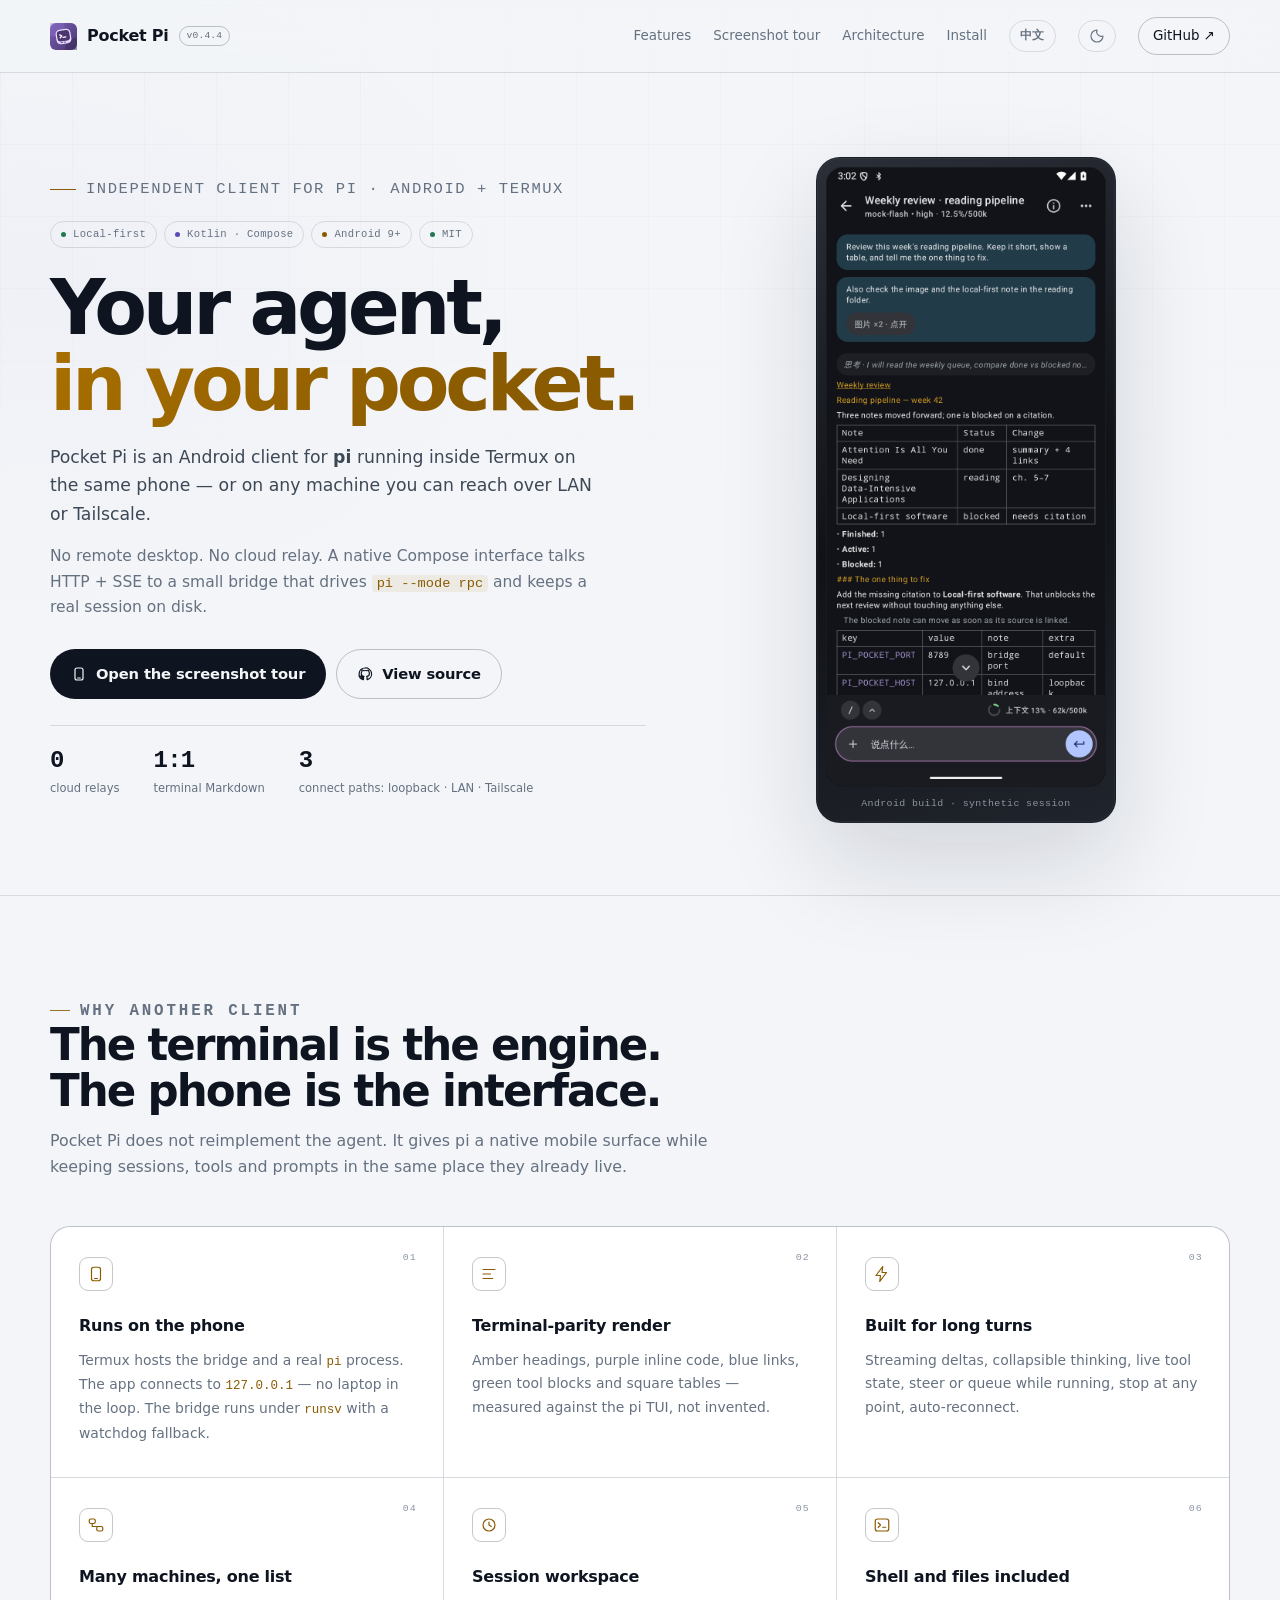
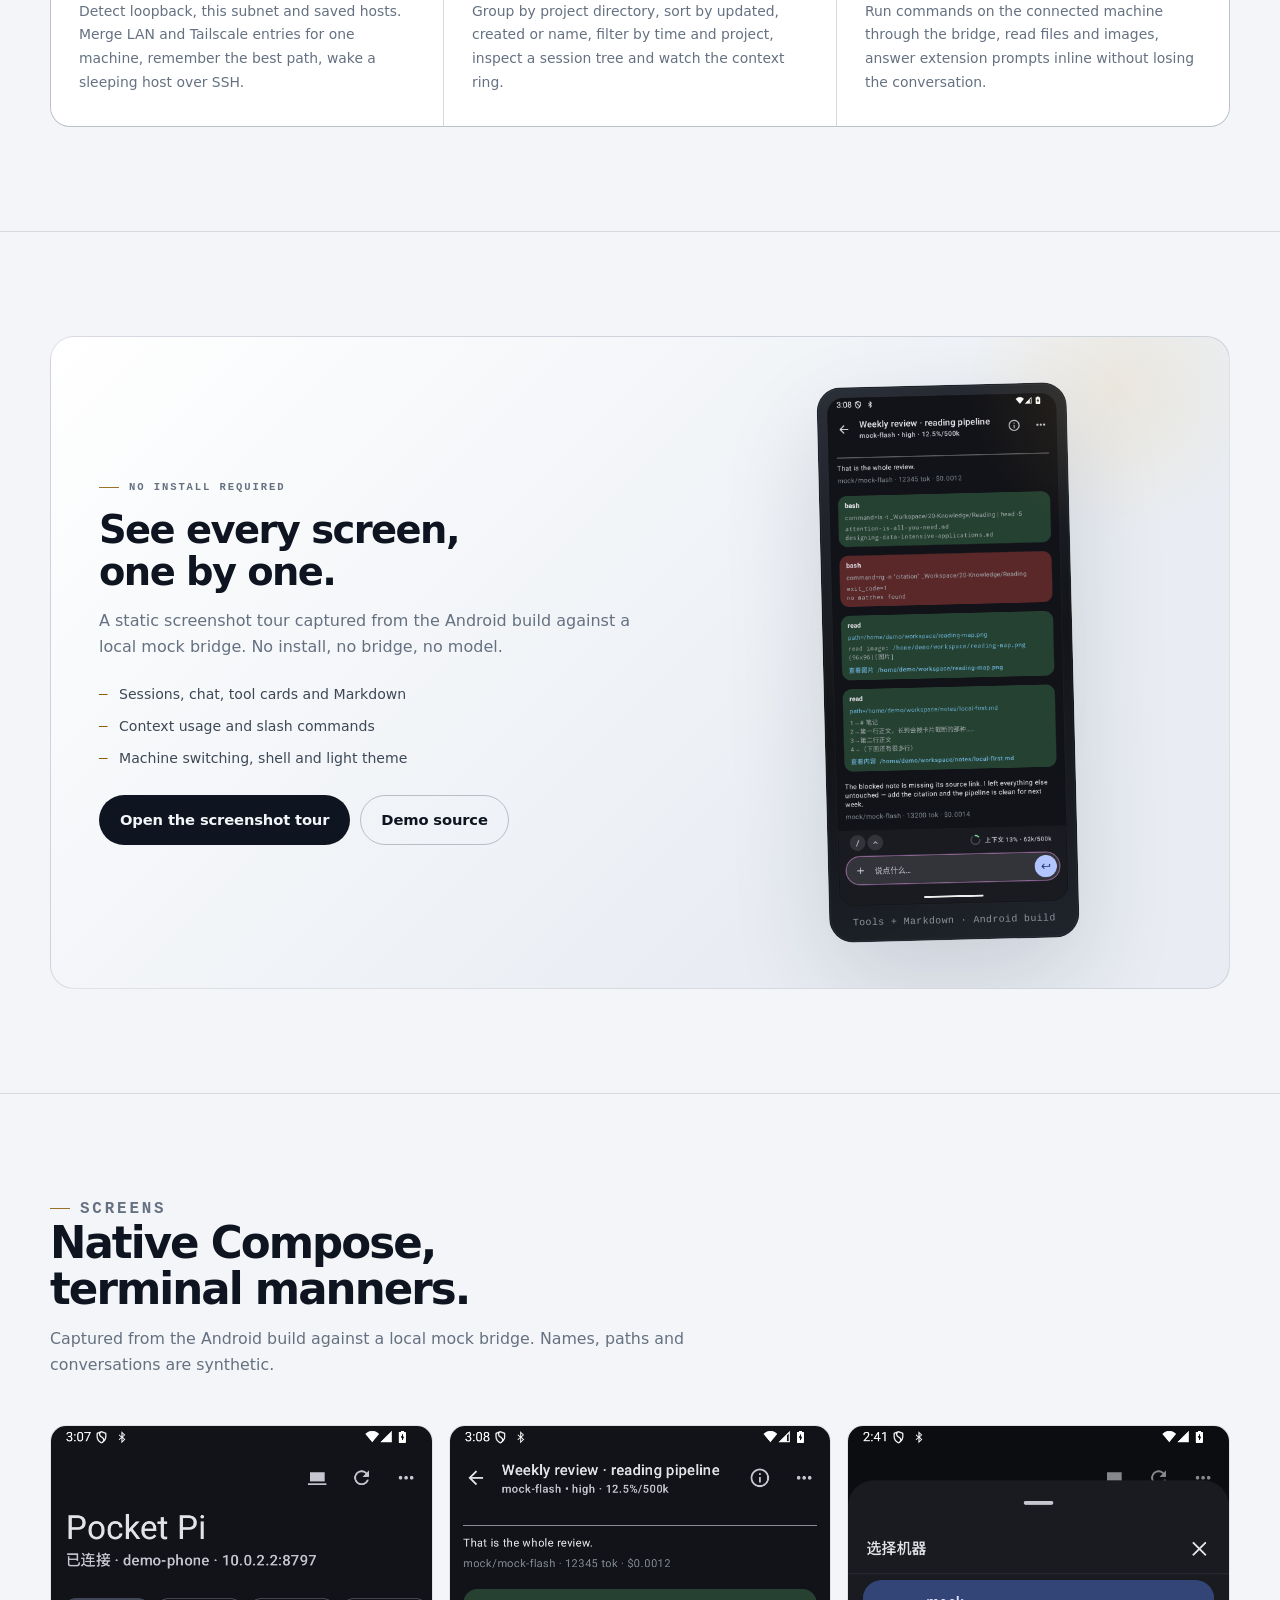
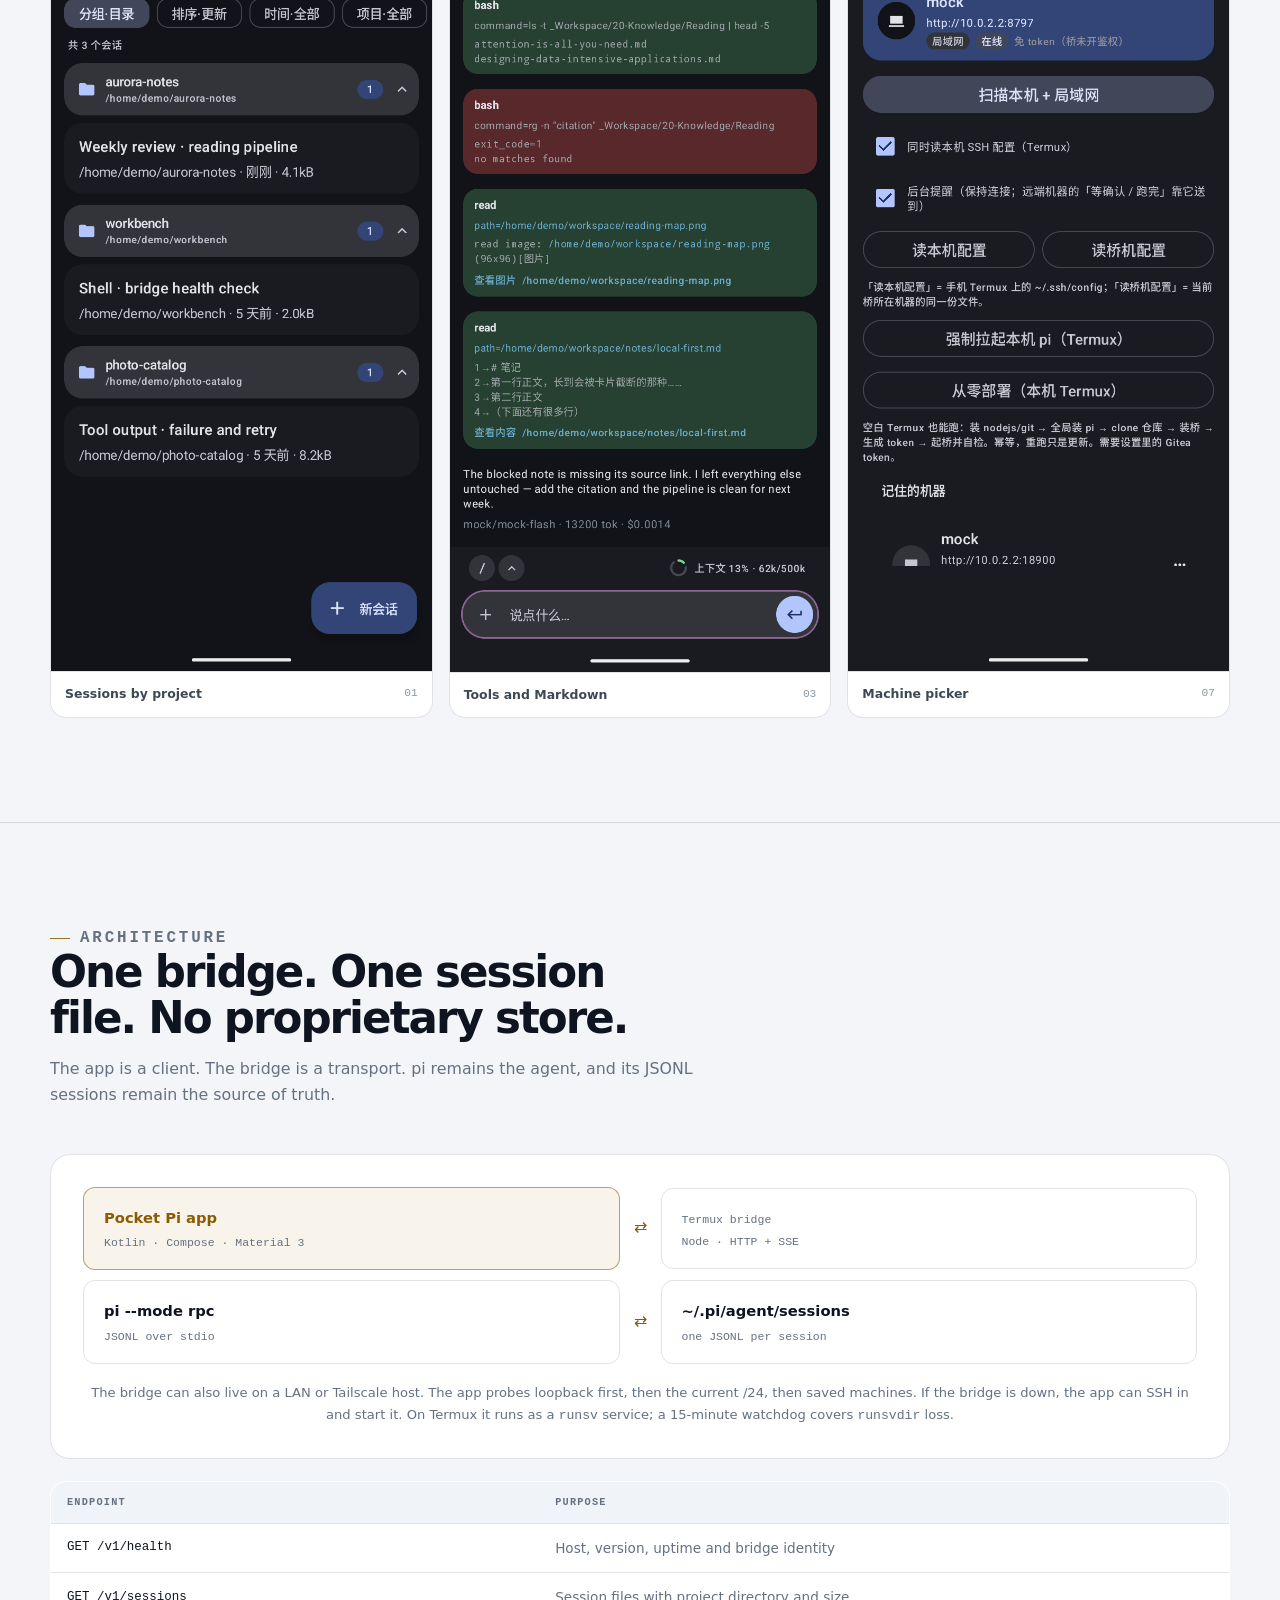
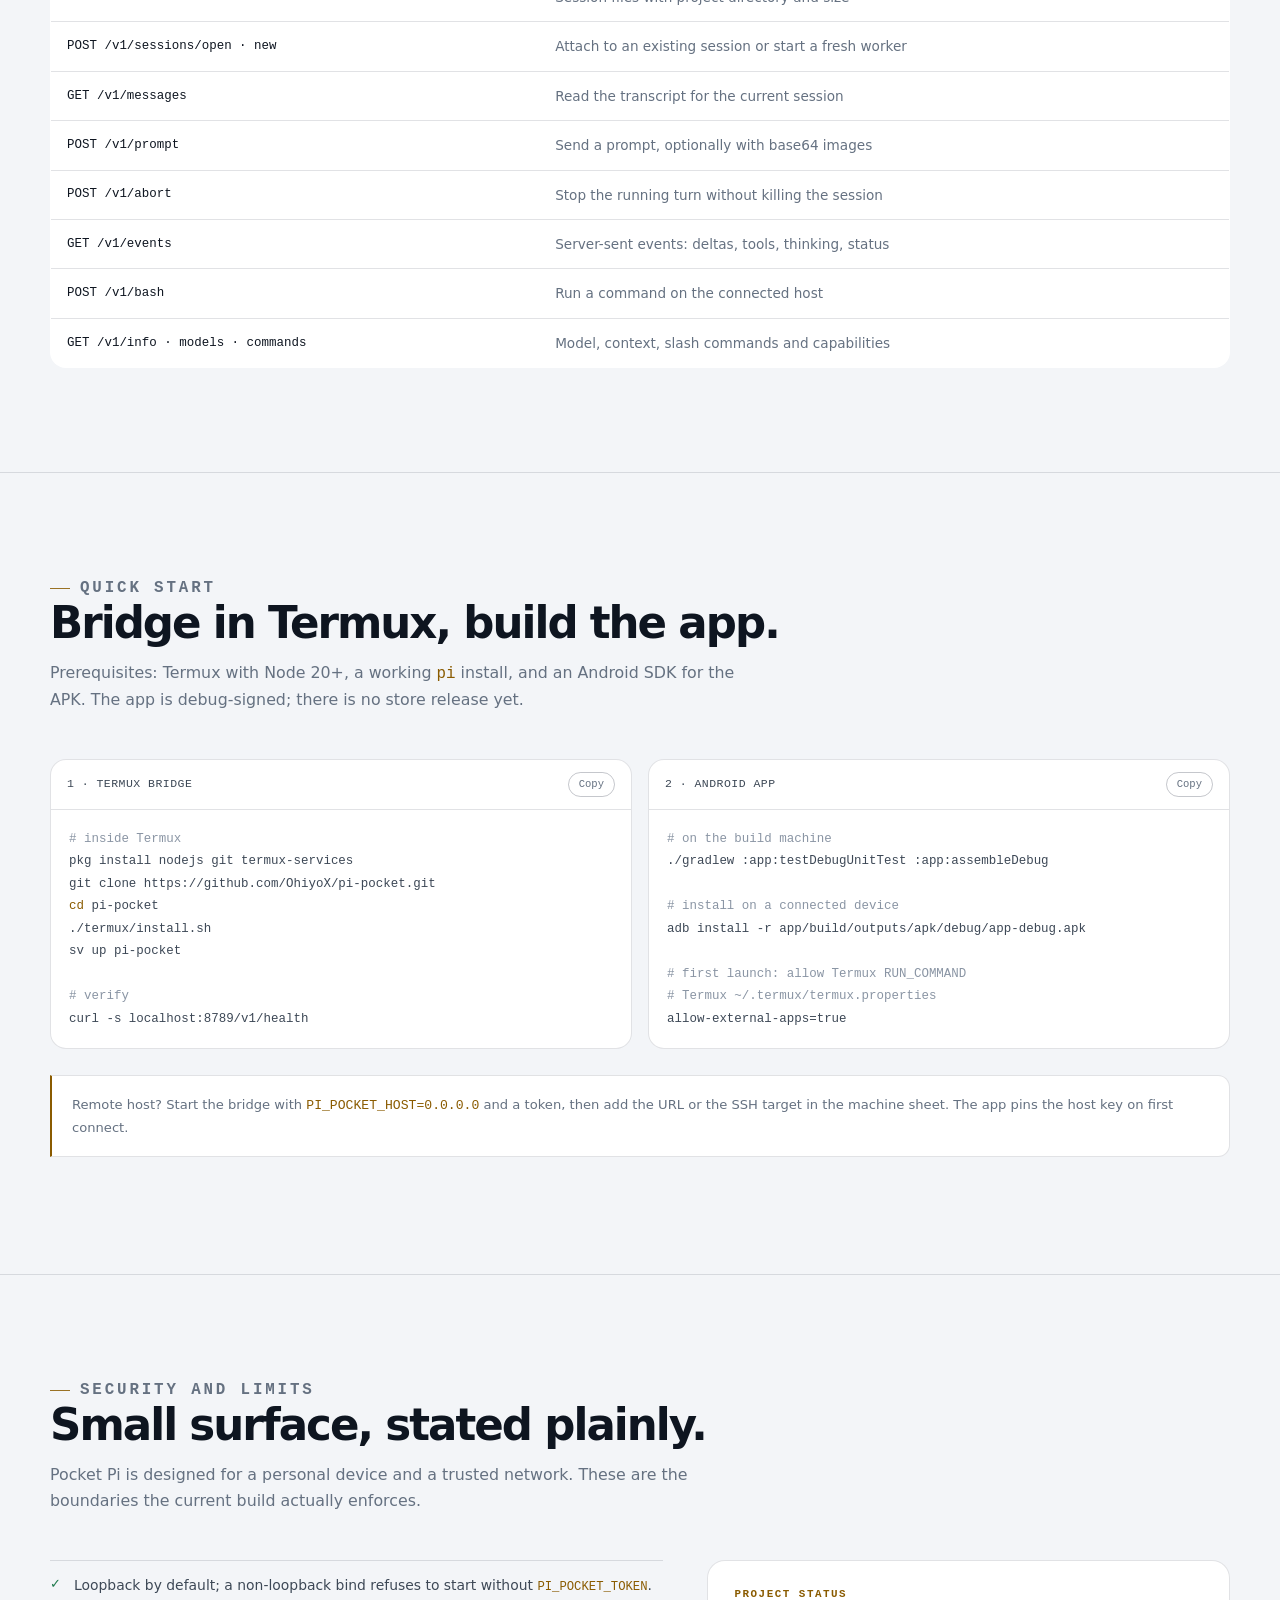
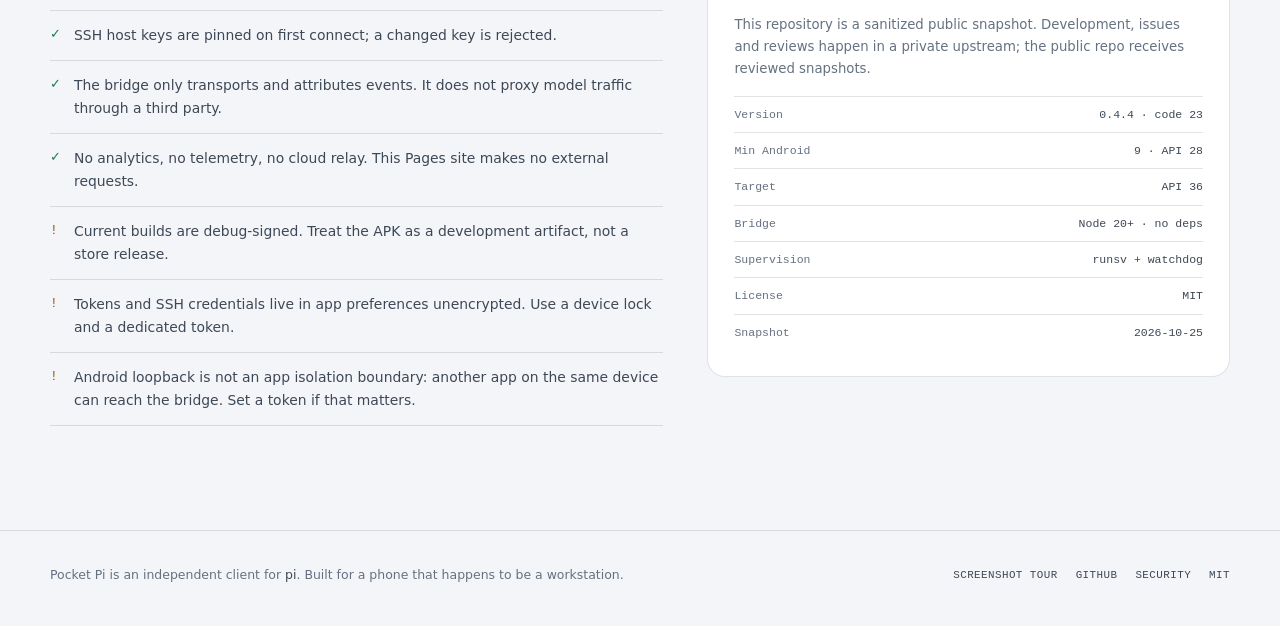
==== commit 8ba4e615: "docs(demo): mention runsv supervision on the Pages intro Refs #45" ====
--- a/demo/index.html
+++ b/demo/index.html
@@ -99,8 +99,8 @@
         <article class="feature">
           <div class="feature-icon"><svg viewBox="0 0 24 24" aria-hidden="true"><rect x="6" y="3" width="12" height="18" rx="3"/><path d="M10 18h4"/></svg></div>
           <h3><span class="i18n-en">Runs on the phone</span><span class="i18n-zh">就在手机里跑</span></h3>
-          <p class="i18n-en">Termux hosts the bridge and a real <code>pi</code> process. The app connects to <code>127.0.0.1</code> — no laptop in the loop.</p>
-          <p class="i18n-zh">Termux 承载桥和真正的 <code>pi</code> 进程，app 连接 <code>127.0.0.1</code>，不需要一台电脑中转。</p>
+          <p class="i18n-en">Termux hosts the bridge and a real <code>pi</code> process. The app connects to <code>127.0.0.1</code> — no laptop in the loop. The bridge runs under <code>runsv</code> with a watchdog fallback.</p>
+          <p class="i18n-zh">Termux 承载桥和真正的 <code>pi</code> 进程，app 连接 <code>127.0.0.1</code>，不需要一台电脑中转；桥由 <code>runsv</code> 监督，另有 watchdog 兜底。</p>
         </article>
         <article class="feature">
           <div class="feature-icon"><svg viewBox="0 0 24 24" aria-hidden="true"><path d="M4 6h16M4 12h10M4 18h13"/></svg></div>
@@ -214,8 +214,8 @@
           <div class="arch-arrow">⇄</div>
           <div class="arch-box"><b>~/.pi/agent/sessions</b><span class="i18n-en">one JSONL per session</span><span class="i18n-zh">每个会话一个 JSONL</span></div>
         </div>
-        <p class="arch-note i18n-en">The bridge can also live on a LAN or Tailscale host. The app probes loopback first, then the current /24, then saved machines. If the bridge is down, the app can SSH in and start it.</p>
-        <p class="arch-note i18n-zh">桥也可以跑在局域网或 Tailscale 主机上。app 先探测本机，再扫当前 /24，最后试已保存机器；桥没起时可以 SSH 进去拉起。</p>
+        <p class="arch-note i18n-en">The bridge can also live on a LAN or Tailscale host. The app probes loopback first, then the current /24, then saved machines. If the bridge is down, the app can SSH in and start it. On Termux it runs as a <code>runsv</code> service; a 15-minute watchdog covers <code>runsvdir</code> loss.</p>
+        <p class="arch-note i18n-zh">桥也可以跑在局域网或 Tailscale 主机上。app 先探测本机，再扫当前 /24，最后试已保存机器；桥没起时可以 SSH 进去拉起。Termux 上桥是 <code>runsv</code> 服务，<code>runsvdir</code> 不在时由 15 分钟 watchdog 兜底。</p>
       </div>
 
       <table class="proto-table" style="margin-top:22px">
@@ -248,12 +248,11 @@
         <div class="code-card">
           <div class="code-head"><span><span class="i18n-en">1 · Termux bridge</span><span class="i18n-zh">1 · Termux 桥</span></span><button class="copy" type="button" data-copy="code-termux"><span class="i18n-en">Copy</span><span class="i18n-zh">复制</span></button></div>
           <pre id="code-termux"><span class="c"># inside Termux</span>
-pkg install nodejs git
+pkg install nodejs git termux-services
 git clone https://github.com/OhiyoX/pi-pocket.git
 <span class="k">cd</span> pi-pocket
 ./termux/install.sh
-termux-wake-lock
-nohup pi-pocket-bridge &gt;&gt; ~/.pi/agent/pi-pocket-bridge.log 2&gt;&amp;1 &amp;
+sv up pi-pocket
 
 <span class="c"># verify</span>
 curl -s localhost:8789/v1/health</pre>
@@ -316,6 +315,7 @@
           <div class="status-line"><span><span class="i18n-en">Min Android</span><span class="i18n-zh">最低 Android</span></span><span>9 · API 28</span></div>
           <div class="status-line"><span><span class="i18n-en">Target</span><span class="i18n-zh">目标版本</span></span><span>API 36</span></div>
           <div class="status-line"><span><span class="i18n-en">Bridge</span><span class="i18n-zh">桥</span></span><span>Node 20+ · no deps</span></div>
+          <div class="status-line"><span><span class="i18n-en">Supervision</span><span class="i18n-zh">监督</span></span><span>runsv + watchdog</span></div>
           <div class="status-line"><span><span class="i18n-en">License</span><span class="i18n-zh">许可证</span></span><span>MIT</span></div>
           <div class="status-line"><span><span class="i18n-en">Snapshot</span><span class="i18n-zh">快照</span></span><span>2026-10-25</span></div>
         </div>
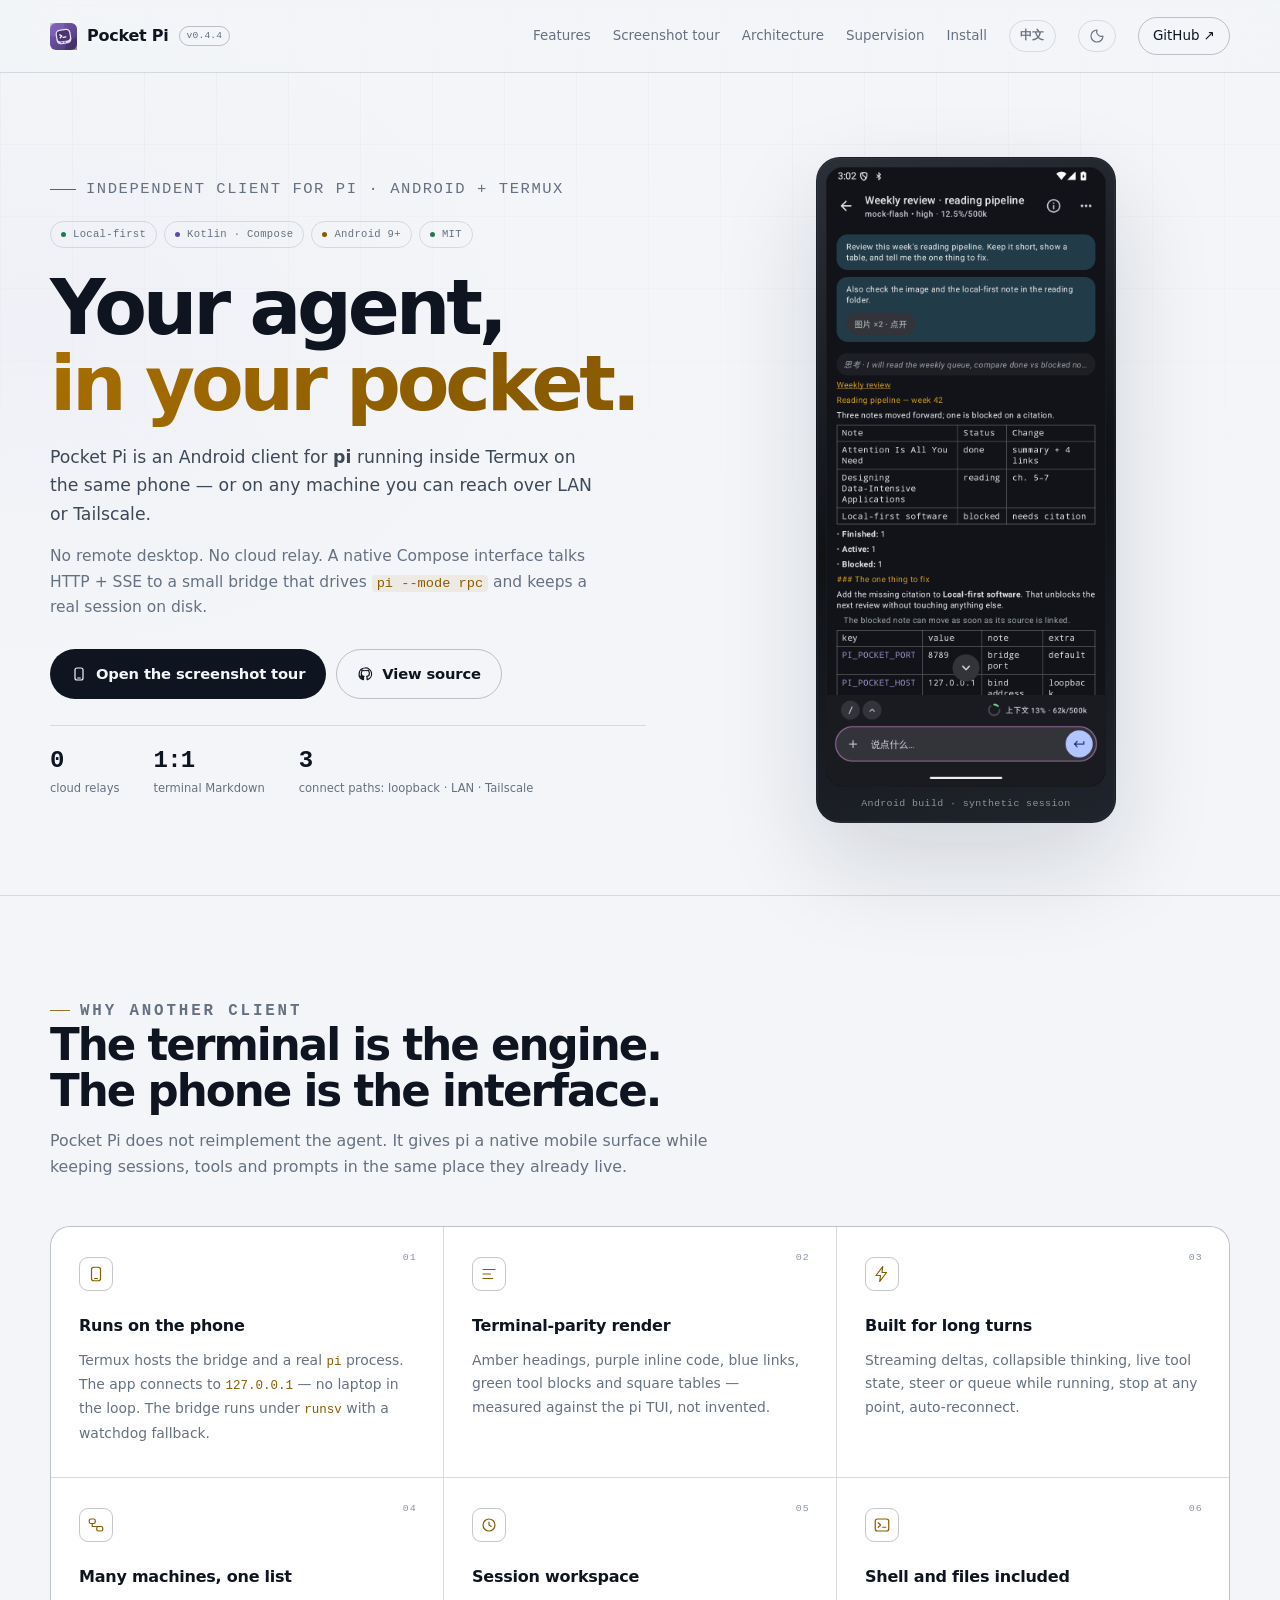
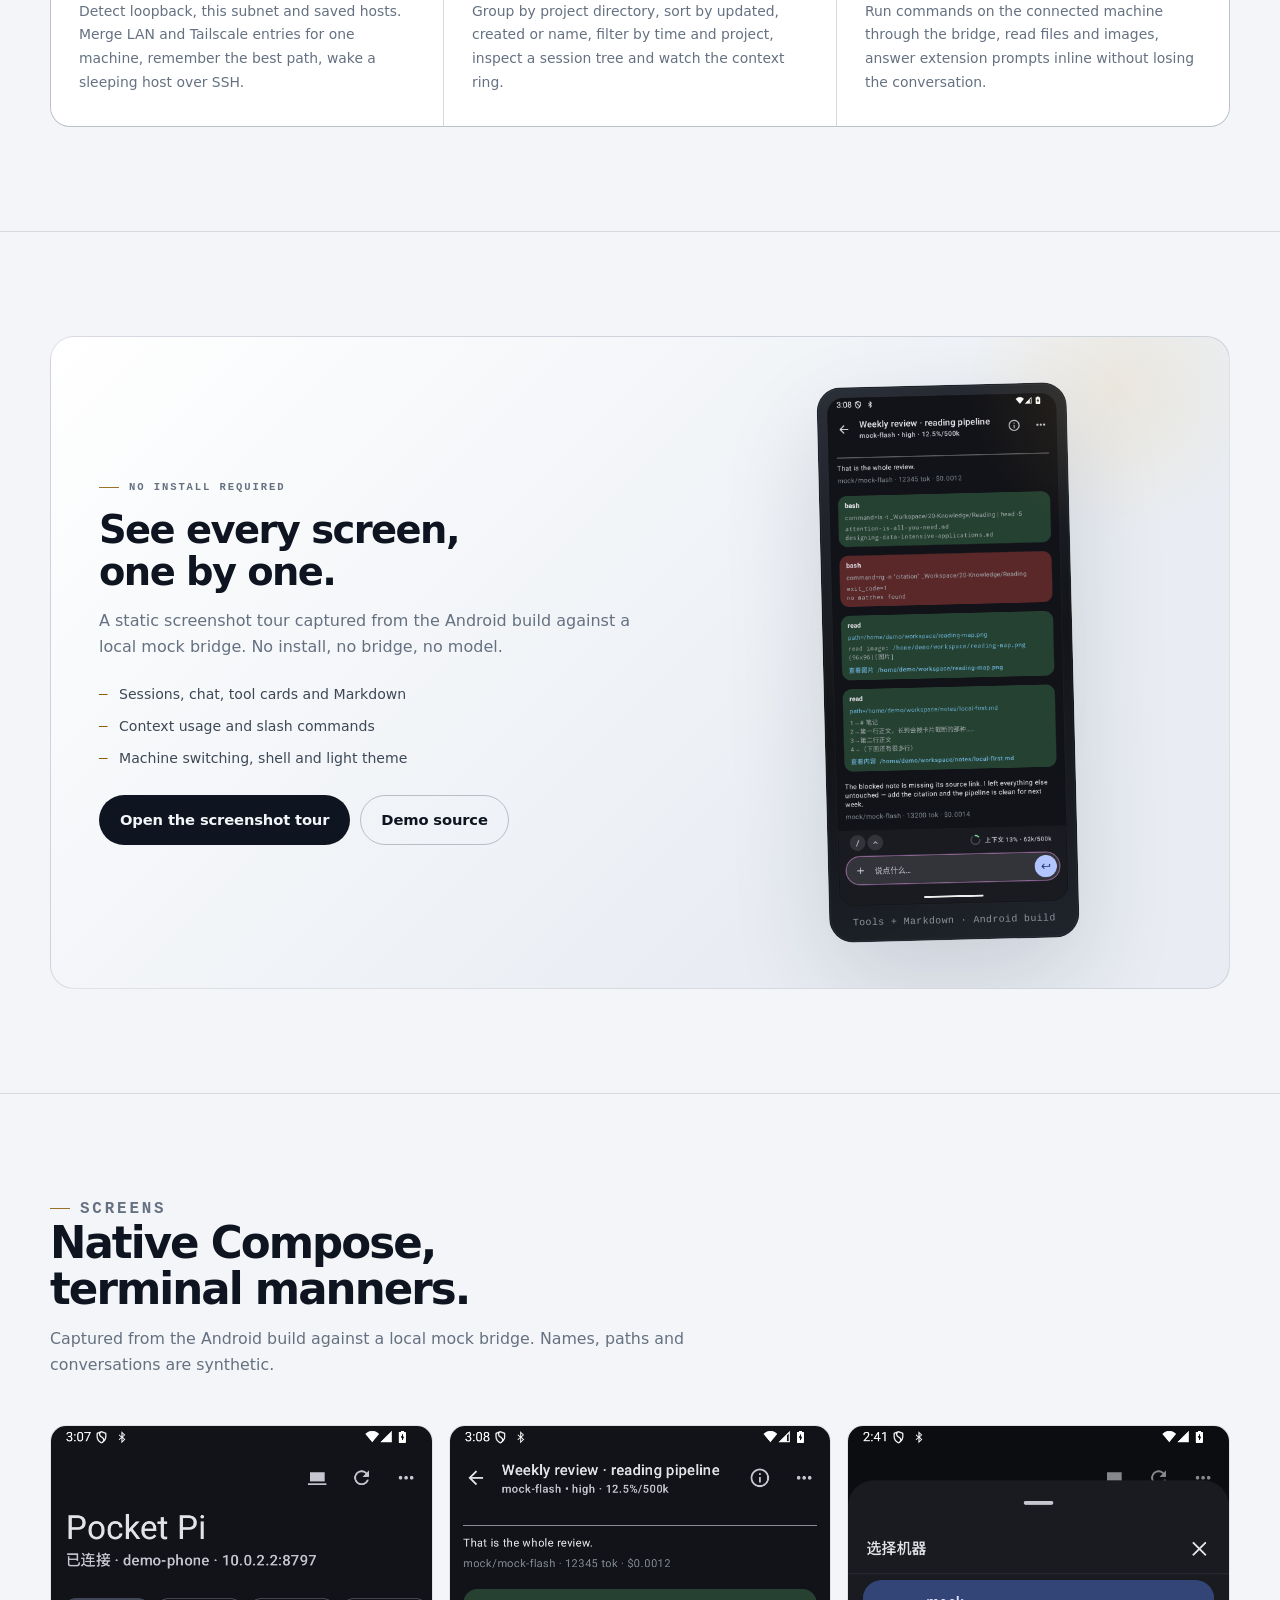
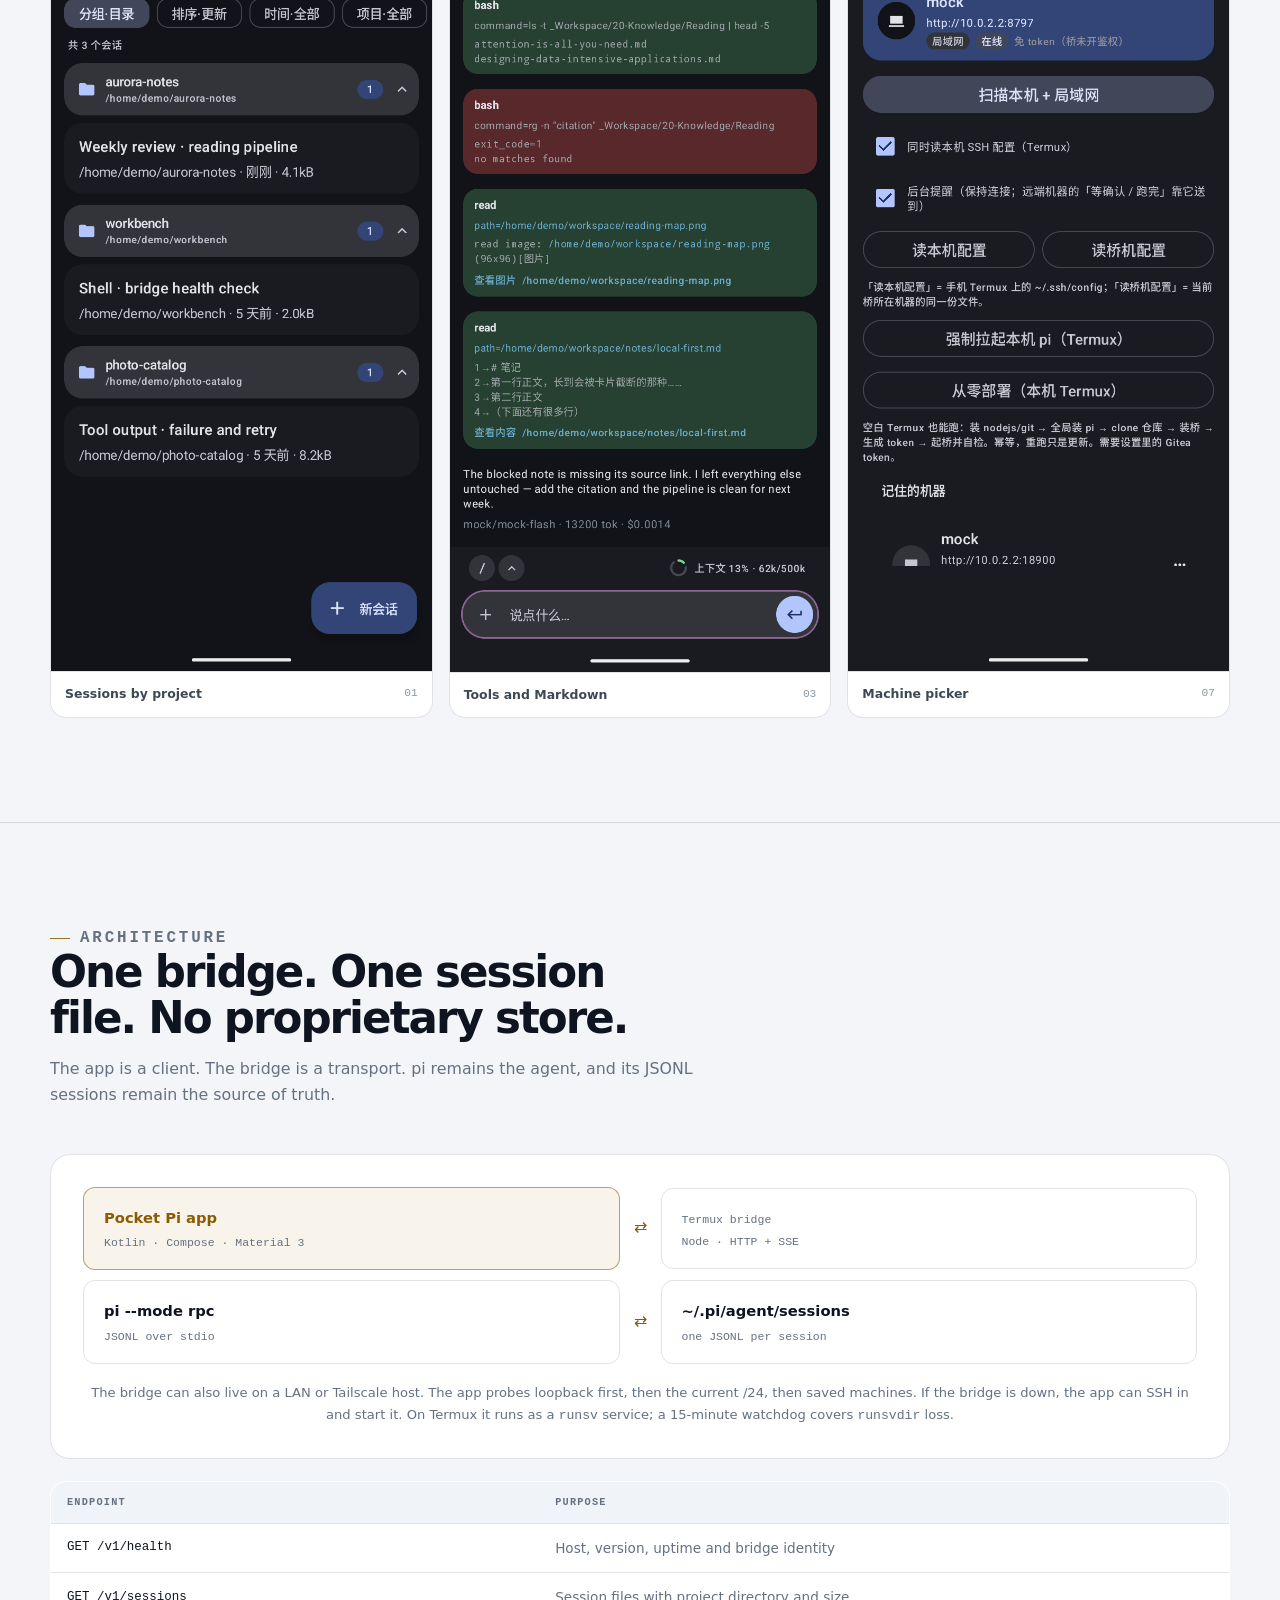
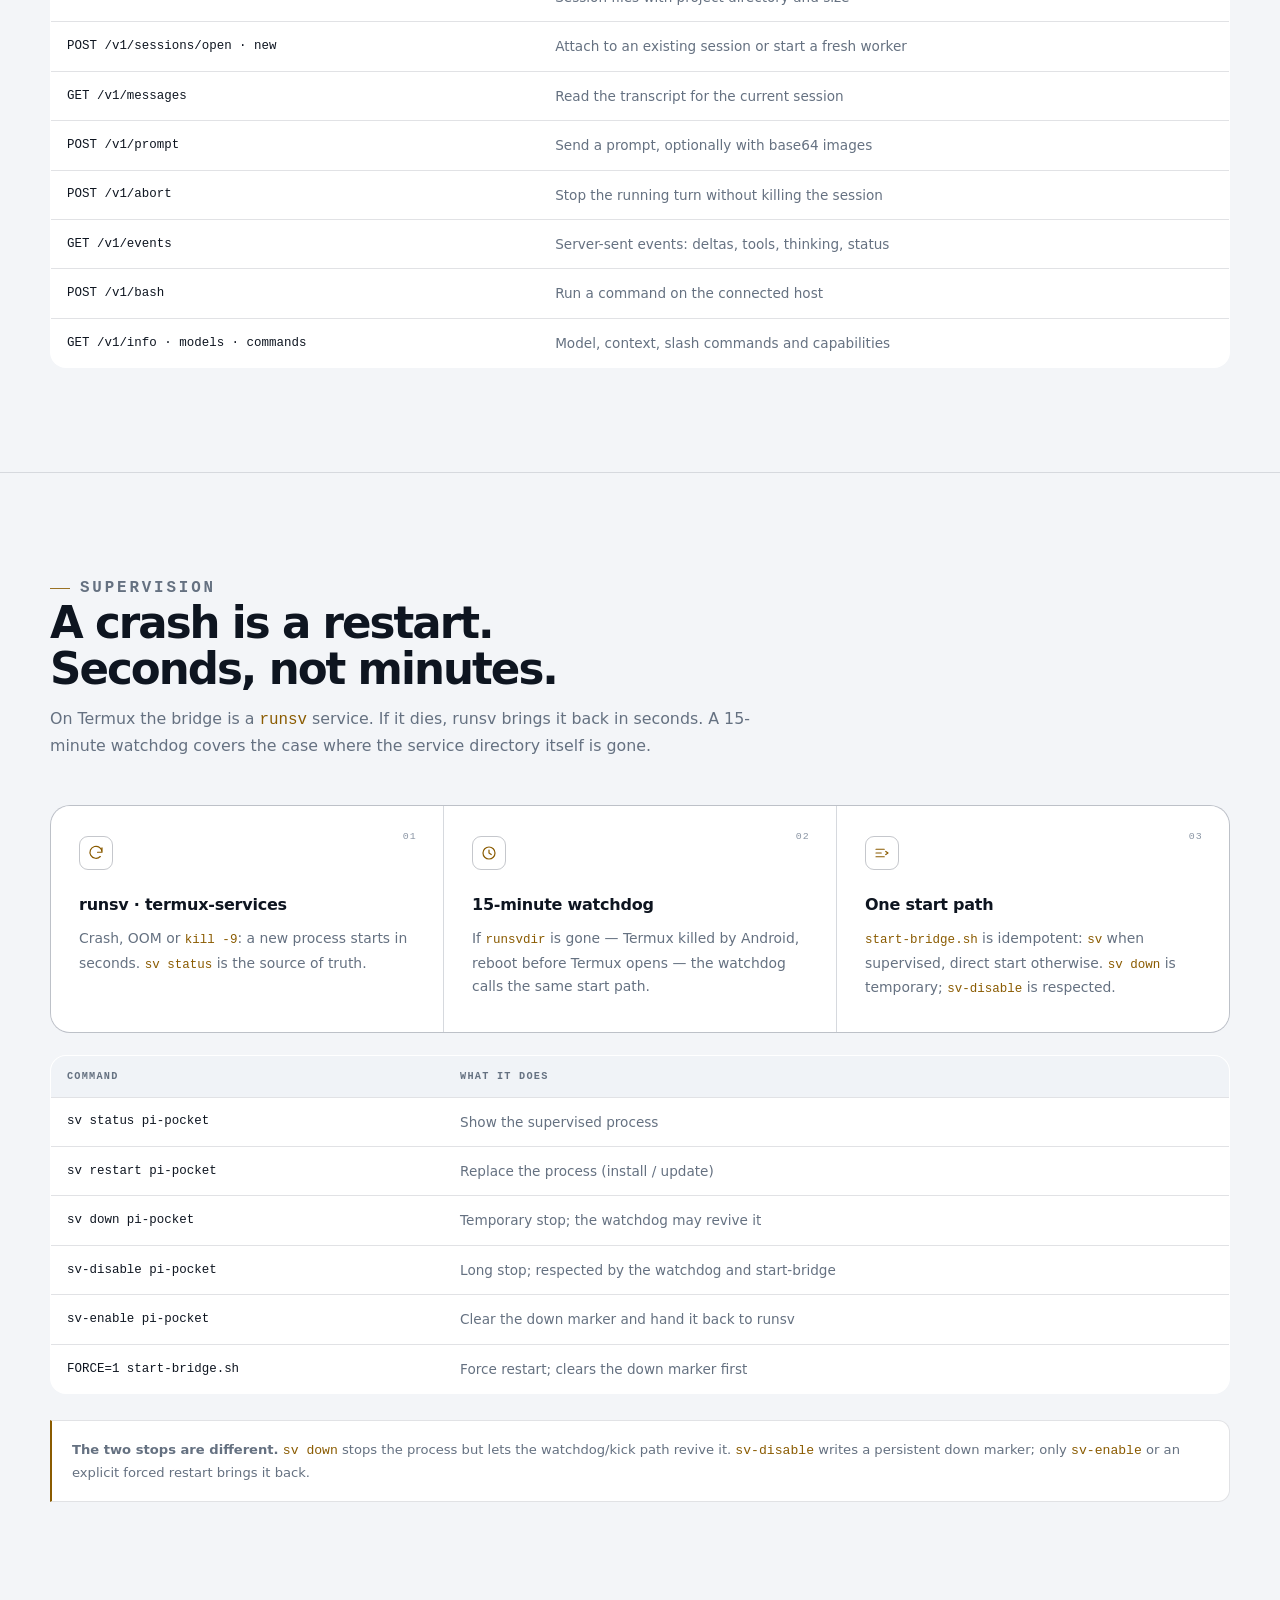
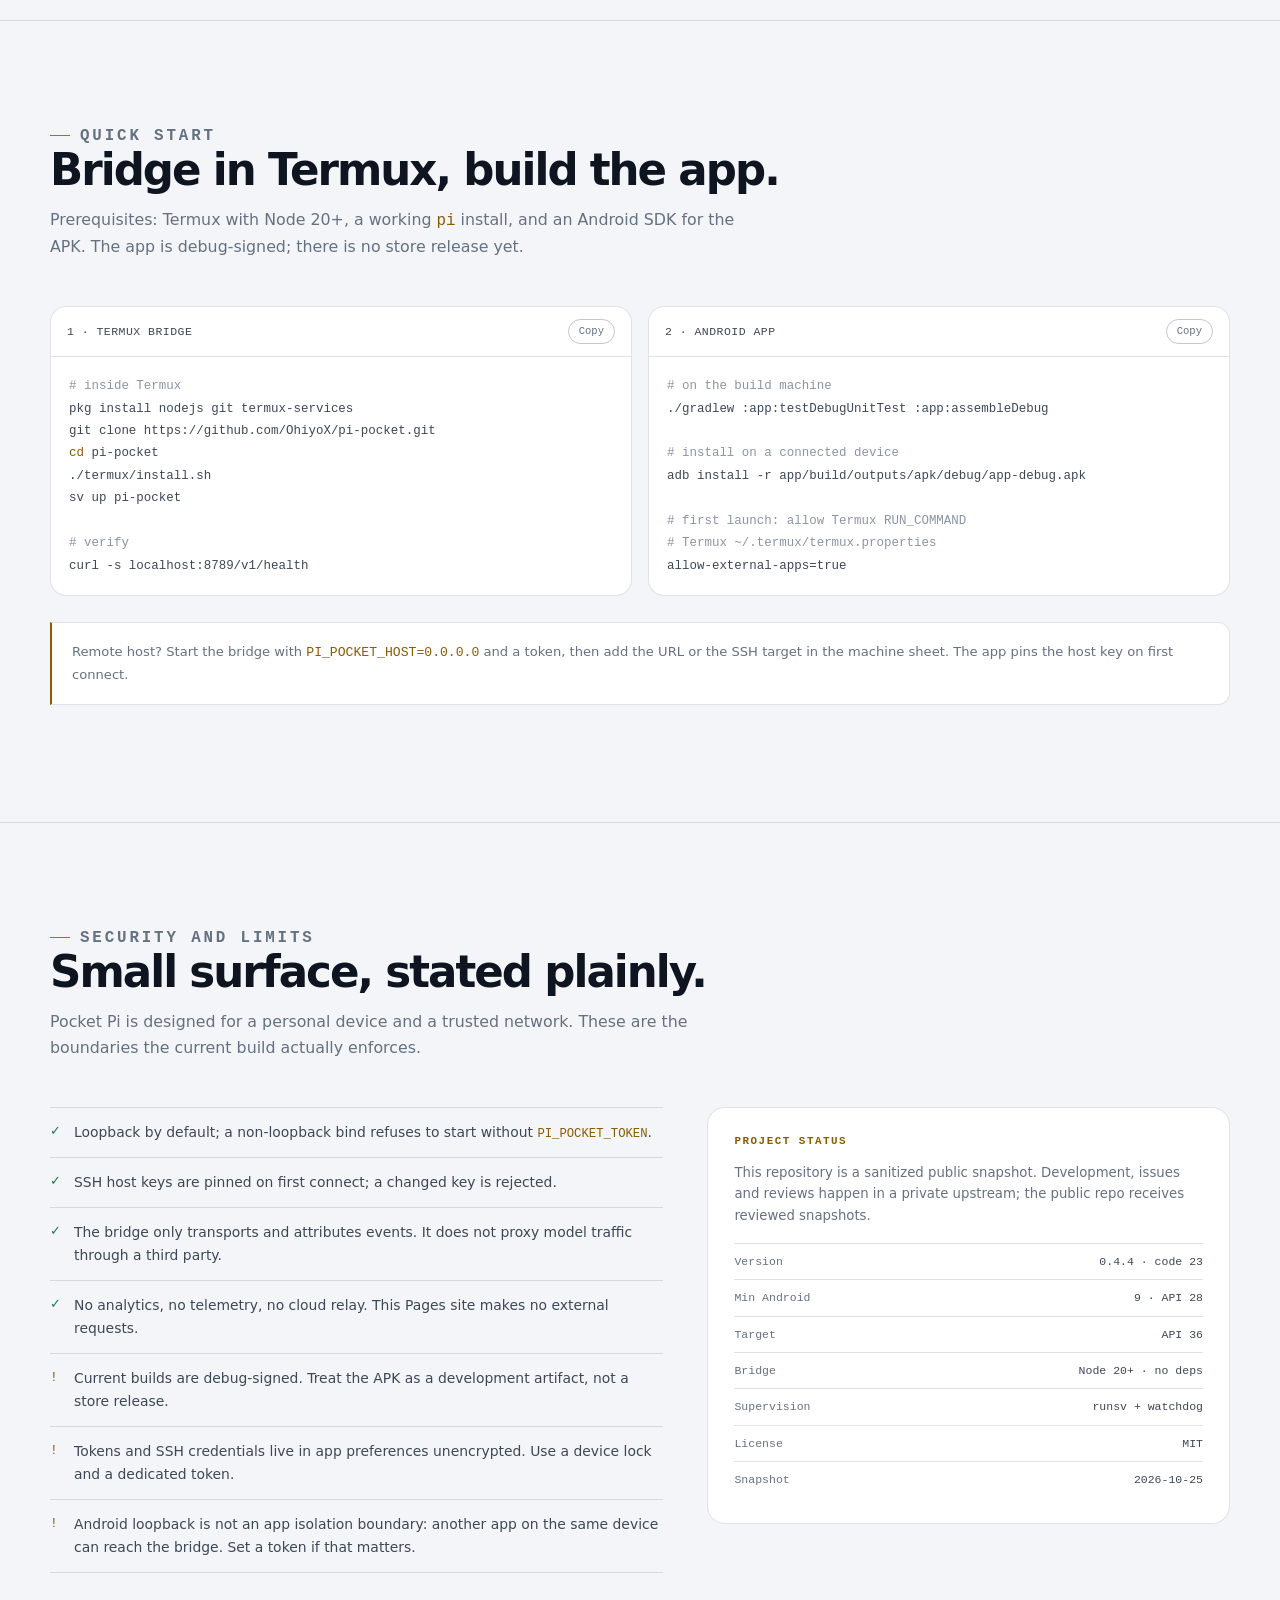
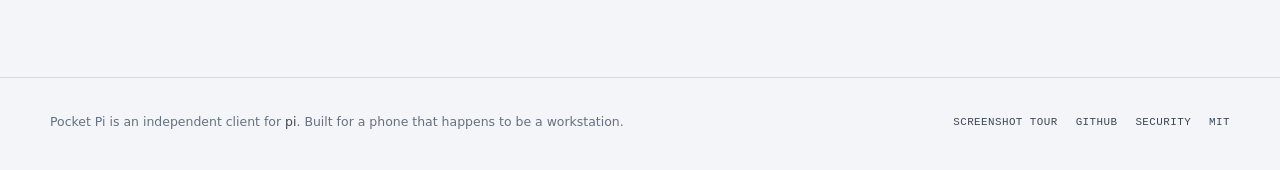
==== commit 390d6921: "docs: revise the Pages intro and illustrate the README - add a Supervision section with runsv/watchd" ====
--- a/demo/index.html
+++ b/demo/index.html
@@ -27,6 +27,7 @@
       <a href="#features"><span class="i18n-en">Features</span><span class="i18n-zh">功能</span></a>
       <a href="demo.html"><span class="i18n-en">Screenshot tour</span><span class="i18n-zh">截图导览</span></a>
       <a href="#architecture"><span class="i18n-en">Architecture</span><span class="i18n-zh">架构</span></a>
+      <a href="#supervision"><span class="i18n-en">Supervision</span><span class="i18n-zh">监督</span></a>
       <a href="#install"><span class="i18n-en">Install</span><span class="i18n-zh">安装</span></a>
       <button class="lang-toggle" id="langToggle" type="button" aria-label="切换到中文"><span id="langToggleLabel">中文</span></button>
       <button class="icon-button" id="siteTheme" type="button" aria-label="Switch theme">
@@ -235,6 +236,58 @@
     </div>
   </section>
 
+  <!-- ================= SUPERVISION ================= -->
+  <section class="section" id="supervision">
+    <div class="wrap">
+      <div class="section-head">
+        <p class="eyebrow"><span class="i18n-en">Supervision</span><span class="i18n-zh">桥的监督</span></p>
+        <h2>
+          <span class="i18n-en">A crash is a restart.<br>Seconds, not minutes.</span>
+          <span class="i18n-zh">崩了就重启，<br>是秒级，不是 15 分钟。</span>
+        </h2>
+        <p class="i18n-en">On Termux the bridge is a <code>runsv</code> service. If it dies, runsv brings it back in seconds. A 15-minute watchdog covers the case where the service directory itself is gone.</p>
+        <p class="i18n-zh">在 Termux 上，桥是 <code>runsv</code> 服务：进程挂了，runsv 秒级拉回；服务目录本身不在时，由 15 分钟一次 watchdog 兜底。</p>
+      </div>
+
+      <div class="feature-grid">
+        <article class="feature">
+          <div class="feature-icon"><svg viewBox="0 0 24 24" aria-hidden="true"><path d="M20 11a8 8 0 1 0-2.3 5.7M20 5v6h-6"/></svg></div>
+          <h3><span class="i18n-en">runsv · termux-services</span><span class="i18n-zh">runsv · termux-services</span></h3>
+          <p class="i18n-en">Crash, OOM or <code>kill -9</code>: a new process starts in seconds. <code>sv status</code> is the source of truth.</p>
+          <p class="i18n-zh">崩溃、OOM 或 <code>kill -9</code>，新进程秒级起来；<code>sv status</code> 就是状态事实源。</p>
+        </article>
+        <article class="feature">
+          <div class="feature-icon"><svg viewBox="0 0 24 24" aria-hidden="true"><circle cx="12" cy="12" r="8"/><path d="M12 8v4l3 2"/></svg></div>
+          <h3><span class="i18n-en">15-minute watchdog</span><span class="i18n-zh">15 分钟 watchdog</span></h3>
+          <p class="i18n-en">If <code>runsvdir</code> is gone — Termux killed by Android, reboot before Termux opens — the watchdog calls the same start path.</p>
+          <p class="i18n-zh">如果 <code>runsvdir</code> 不在——Termux 被系统杀掉、重启后还没打开 Termux——watchdog 会走同一条启动路径。</p>
+        </article>
+        <article class="feature">
+          <div class="feature-icon"><svg viewBox="0 0 24 24" aria-hidden="true"><path d="M4 7h11M4 12h7M4 17h11M17 10l3 2-3 2"/></svg></div>
+          <h3><span class="i18n-en">One start path</span><span class="i18n-zh">一个启动入口</span></h3>
+          <p class="i18n-en"><code>start-bridge.sh</code> is idempotent: <code>sv</code> when supervised, direct start otherwise. <code>sv down</code> is temporary; <code>sv-disable</code> is respected.</p>
+          <p class="i18n-zh"><code>start-bridge.sh</code> 幂等：有服务用 <code>sv</code>，没有才直起；<code>sv down</code> 只是临时停，<code>sv-disable</code> 会被尊重。</p>
+        </article>
+      </div>
+
+      <table class="proto-table" style="margin-top:22px">
+        <thead><tr><th><span class="i18n-en">Command</span><span class="i18n-zh">命令</span></th><th><span class="i18n-en">What it does</span><span class="i18n-zh">作用</span></th></tr></thead>
+        <tbody>
+          <tr><td>sv status pi-pocket</td><td><span class="i18n-en">Show the supervised process</span><span class="i18n-zh">查看监督状态</span></td></tr>
+          <tr><td>sv restart pi-pocket</td><td><span class="i18n-en">Replace the process (install / update)</span><span class="i18n-zh">换进程（安装 / 更新）</span></td></tr>
+          <tr><td>sv down pi-pocket</td><td><span class="i18n-en">Temporary stop; the watchdog may revive it</span><span class="i18n-zh">临时停；watchdog 可能拉回</span></td></tr>
+          <tr><td>sv-disable pi-pocket</td><td><span class="i18n-en">Long stop; respected by the watchdog and start-bridge</span><span class="i18n-zh">长期停用；watchdog 与启动器都尊重</span></td></tr>
+          <tr><td>sv-enable pi-pocket</td><td><span class="i18n-en">Clear the down marker and hand it back to runsv</span><span class="i18n-zh">清除停用标记，交回 runsv</span></td></tr>
+          <tr><td>FORCE=1 start-bridge.sh</td><td><span class="i18n-en">Force restart; clears the down marker first</span><span class="i18n-zh">强制重启；先清停用标记</span></td></tr>
+        </tbody>
+      </table>
+      <p class="capture-note">
+        <span class="i18n-en"><strong>The two stops are different.</strong> <code>sv down</code> stops the process but lets the watchdog/kick path revive it. <code>sv-disable</code> writes a persistent down marker; only <code>sv-enable</code> or an explicit forced restart brings it back.</span>
+        <span class="i18n-zh"><strong>两个“停”不一样。</strong><code>sv down</code> 只停进程，watchdog / 下次拉起仍可能恢复；<code>sv-disable</code> 写持久 down 标记，只有 <code>sv-enable</code> 或显式强制重启才会恢复。</span>
+      </p>
+    </div>
+  </section>
+
   <!-- ================= INSTALL ================= -->
   <section class="section" id="install">
     <div class="wrap">
